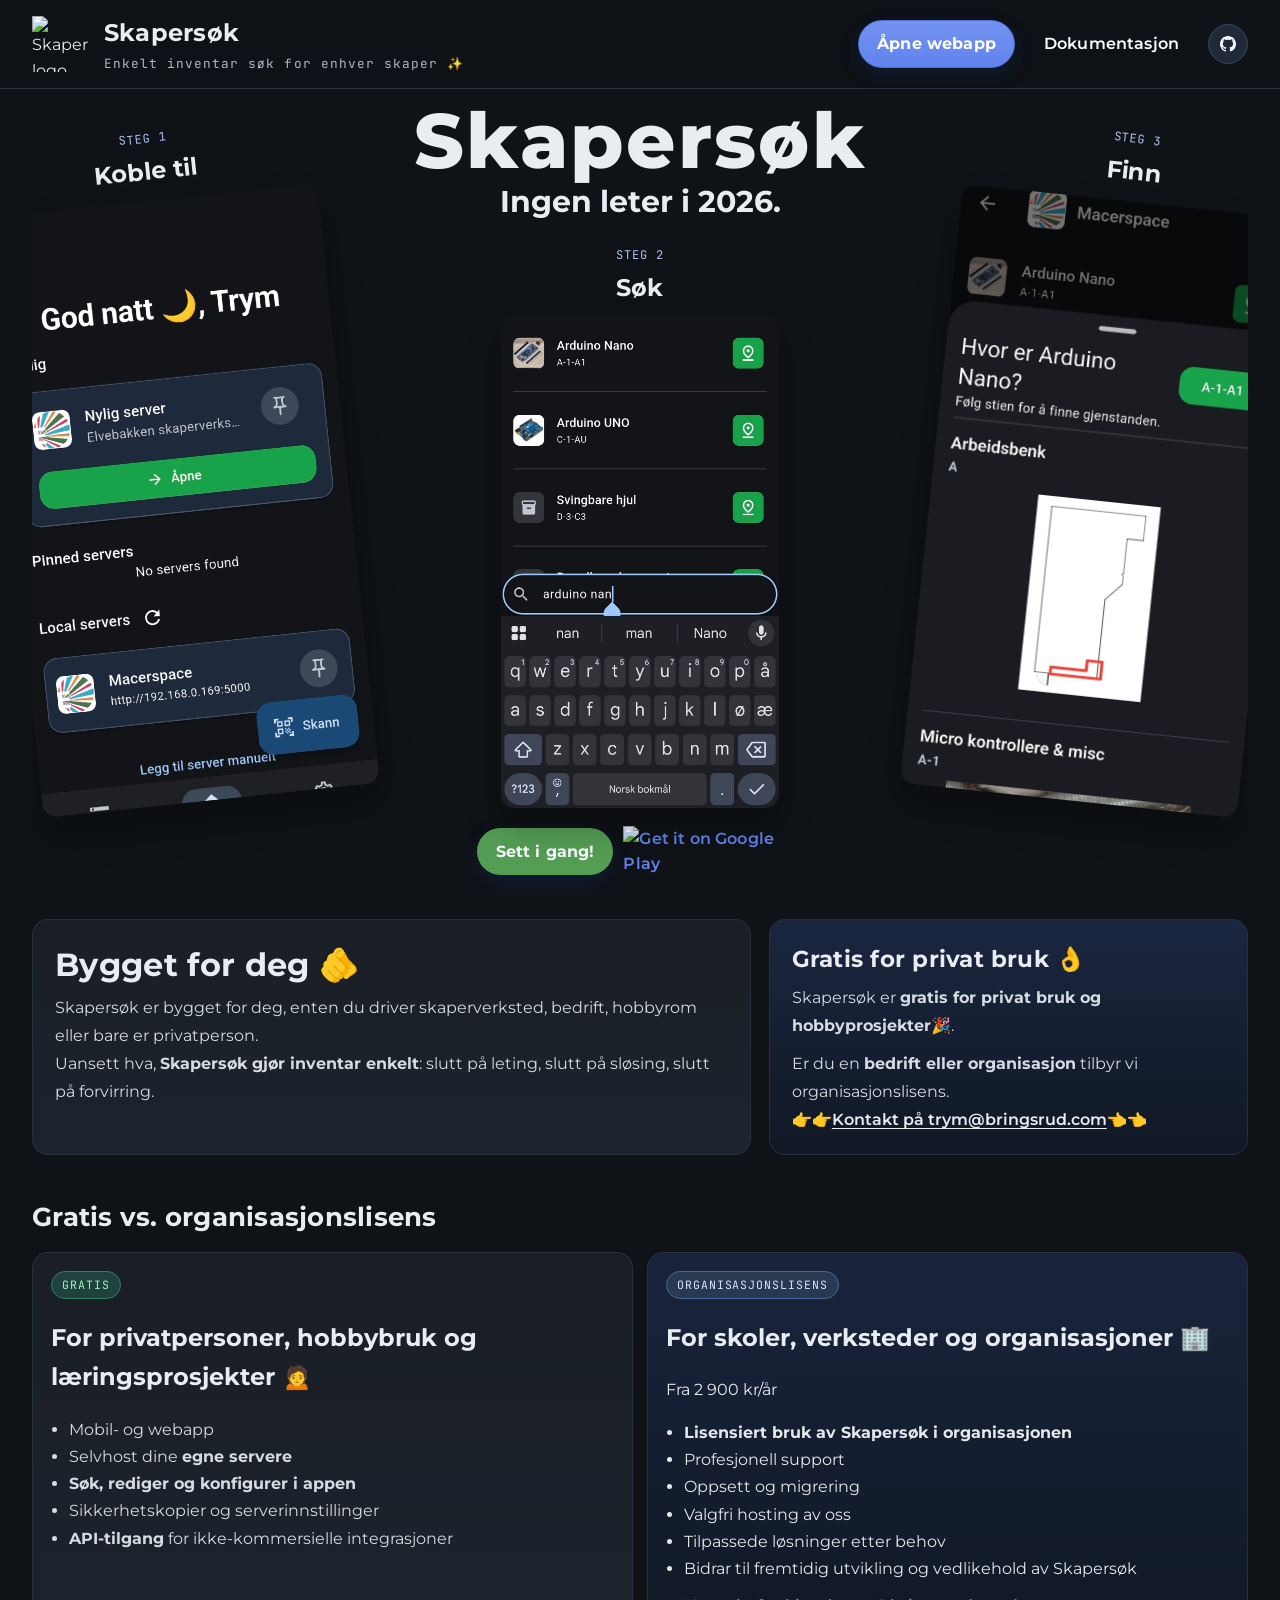
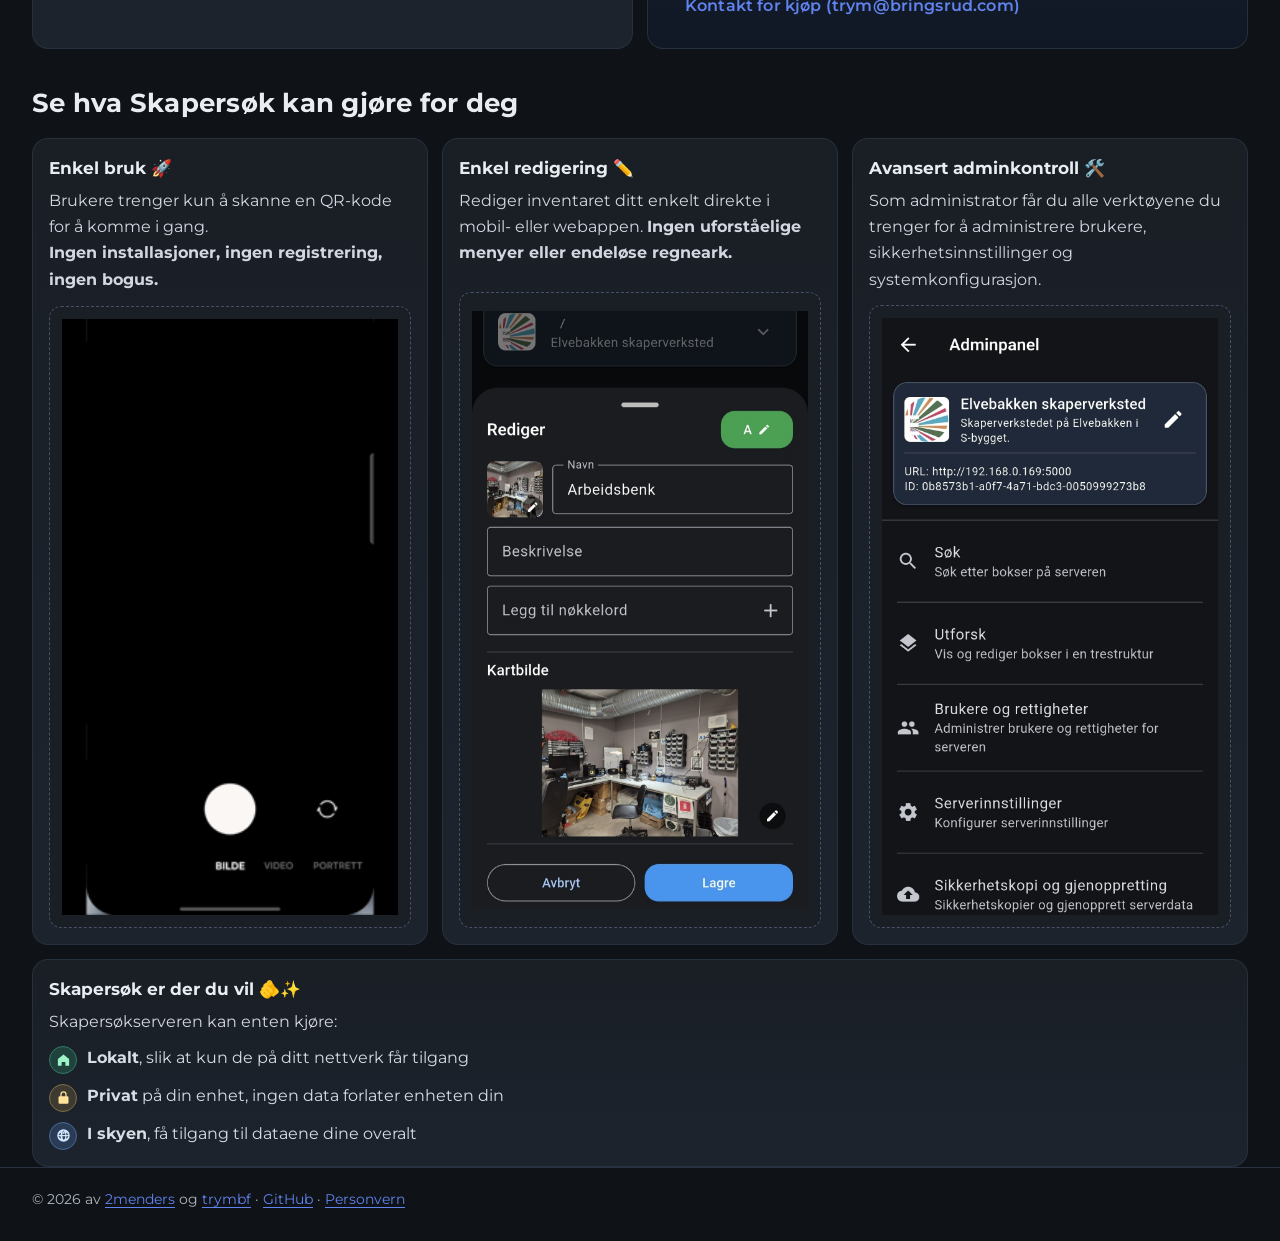
==== index.html @ 56f0423a "Update index.html" ====
<!DOCTYPE html>
<html lang="no">

<head>
    <meta charset="UTF-8" />
    <meta name="viewport" content="width=device-width, initial-scale=1.0" />
    <meta name="description"
        content="Skapersøk er et enkelt og fleksibelt system for inventar og søk, laget for skapere, skoler og verksteder." />
    <meta name="theme-color" content="#0f1216" />
    <title>Skapersøk</title>
    <link rel="stylesheet" href="assets/css/style.css" />
    <link rel="preconnect" href="https://fonts.googleapis.com">
    <link rel="preconnect" href="https://fonts.gstatic.com" crossorigin>
    <link href="https://fonts.googleapis.com/css2?family=Montserrat:ital,wght@0,100..900;1,100..900&display=swap"
        rel="stylesheet">
    <link href="https://fonts.googleapis.com/css2?family=JetBrains+Mono:wght@400;600&display=swap" rel="stylesheet">
</head>

<body>
    <header class="site-header">
        <div class="container header-inner">
            <div class="brand">
                <img src="assets/logo.png" alt="Skapersøk-logo" class="basicImg">
                <div>
                    <h1>Skapersøk</h1>
                    <p class="tagline">Enkelt inventar søk for enhver skaper ✨</p>
                </div>
            </div>
            <div class="header-actions">
                <a class="product-btn product-btn-soft" href="https://app.skapersok.no"
                    aria-label="Åpne Skapersøk WEB-app">
                    Åpne webapp
                </a>
                <a class="product-btn" href="https://docs.skapersok.no" aria-label="Åpne dokumentasjon for Skapersøk">
                    Dokumentasjon
                </a>
                <a class="cta-link github-btn" href="https://github.com/Skapersok"
                    aria-label="Utforsk kildekode på GitHub">
                    <svg class="github-btn-icon" viewBox="0 0 24 24" aria-hidden="true" focusable="false">
                        <path fill="currentColor"
                            d="M12 0C5.37 0 0 5.37 0 12c0 5.3 3.44 9.8 8.21 11.39.6.11.82-.26.82-.58 0-.29-.01-1.06-.02-2.08-3.34.73-4.04-1.61-4.04-1.61-.55-1.39-1.33-1.76-1.33-1.76-1.09-.74.08-.73.08-.73 1.2.09 1.83 1.24 1.83 1.24 1.07 1.84 2.81 1.31 3.49 1 .11-.78.42-1.31.76-1.61-2.67-.3-5.47-1.33-5.47-5.93 0-1.31.47-2.38 1.24-3.22-.12-.31-.54-1.53.12-3.18 0 0 1.01-.32 3.3 1.23a11.5 11.5 0 0 1 6 0c2.29-1.55 3.3-1.23 3.3-1.23.66 1.65.24 2.87.12 3.18.77.84 1.24 1.91 1.24 3.22 0 4.61-2.8 5.63-5.48 5.93.43.37.82 1.1.82 2.23 0 1.61-.01 2.91-.01 3.3 0 .32.21.69.83.58C20.57 21.8 24 17.3 24 12c0-6.63-5.37-12-12-12Z" />
                    </svg>
                </a>
            </div>
        </div>
    </header>

    <main class="container">
        <section class="showcase card" aria-labelledby="showcase-heading">
            <p class="hero-brand">Skapersøk</p>
            <h2 id="showcase-heading" class="showcase-title">Ingen leter i 2026.</h2>
            <div class="showcase-grid">
                <article class="showcase-item">
                    <p class="showcase-step">STEG 1</p>
                    <h3 class="phone-screen-title">Koble til</h3>
                    <figure class="showcase-media" aria-label="Steg 1 koble til server">
                        <img src="assets/imgs/demo/find_server_example.jpg" alt="Steg 1: koble til server"
                            loading="lazy">
                    </figure>
                </article>

                <article class="showcase-item">
                    <p class="showcase-step">STEG 2</p>
                    <h3 class="phone-screen-title">Søk</h3>
                    <figure class="showcase-media" aria-label="Steg 2 søk i inventar">
                        <img src="assets/imgs/demo/search_example.jpg" alt="Steg 2: søk i inventar" loading="lazy">
                    </figure>
                </article>

                <article class="showcase-item">
                    <p class="showcase-step">STEG 3</p>
                    <h3 class="phone-screen-title">Finn</h3>
                    <figure class="showcase-media showcase-scroll" aria-label="Steg 3 finn plassering">
                        <img src="assets/imgs/demo/trail_example.jpg" alt="Steg 3: finn plassering" loading="lazy">
                    </figure>
                </article>
            </div>
            <div class="product-buttons showcase-actions" aria-label="Nedlastingslenker for appene">
                <a class="product-btn product-btn-soft-green" href="https://docs.skapersok.no/getting_started/"
                    aria-label="Kom i gang med Skapersøk">
                    Sett i gang!
                </a>
                <a class="product-btn product-btn-play"
                    href="https://play.google.com/store/apps/details?id=no.skapersok.app"
                    aria-label="Get it on Google Play for Skapersøk">
                    <img src="https://play.google.com/intl/en_us/badges/static/images/badges/en_badge_web_generic.png"
                        alt="Get it on Google Play" loading="lazy">
                </a>
            </div>
        </section>

        <section class="info-band" aria-label="Kort om Skapersøk">
            <article class="card info-panel intro">
                <h2>Bygget for deg 🫵</h2>
                <p>Skapersøk er bygget for deg, enten du driver skaperverksted, bedrift, hobbyrom eller bare er
                    privatperson.
                    <br>Uansett hva, <b>Skapersøk gjør inventar enkelt</b>: slutt på leting, slutt på sløsing,
                    slutt på forvirring.
                </p>
            </article>

            <article class="card info-panel info-panel-accent">
                <h3>Gratis for privat bruk 👌</h3>
                <p>Skapersøk er <b>gratis for privat bruk og hobbyprosjekter</b>🎉.</p>
                <p>Er du en <b>bedrift eller organisasjon</b> tilbyr vi organisasjonslisens.<br>
                    👉👉<a href="mailto:trym@bringsrud.com">Kontakt på trym@bringsrud.com</a>👈👈
                </p>
            </article>
        </section>

        <section class="license-compare" aria-labelledby="license-compare-heading">
            <div class="features-head">
                <h2 id="license-compare-heading" class="section-title">Gratis vs. organisasjonslisens</h2>
            </div>

            <div class="license-compare-grid">
                <article class="license-card">
                    <div class="license-card-header">
                        <p class="license-badge license-badge-free">Gratis</p>
                        <h2>For privatpersoner, hobbybruk og læringsprosjekter 🙍</h2>
                    </div>
                    <ul class="license-list">
                        <li>Mobil- og webapp</li>
                        <li>Selvhost dine <b>egne servere</b></li>
                        <li><b>Søk, rediger og konfigurer i appen</b></li>
                        <li>Sikkerhetskopier og serverinnstillinger</li>
                        <li><b>API-tilgang</b> for ikke-kommersielle integrasjoner</li>
                    </ul>
                </article>

                <article class="license-card license-card-accent">
                    <div class="license-card-header">
                        <p class="license-badge license-badge-paid">Organisasjonslisens</p>
                        <h2>For skoler, verksteder og organisasjoner 🏢</h2>
                        <p class="license-price">Fra 2 900 kr/år</p>
                    </div>
                    <ul class="license-list">
                        <li><b>Lisensiert bruk av Skapersøk i organisasjonen</b></li>
                        <li>Profesjonell support</li>
                        <li>Oppsett og migrering</li>
                        <li>Valgfri hosting av oss</li>
                        <li>Tilpassede løsninger etter behov</li>
                        <li>Bidrar til fremtidig utvikling og vedlikehold av Skapersøk</li>
                    </ul>
                    <a class="product-btn" href="mailto:trym@bringsrud.com"
                        aria-label="Kontakt for organisasjonslisens">
                        Kontakt for kjøp (trym@bringsrud.com)
                    </a>
                </article>
            </div>
        </section>

        <section class="features" aria-labelledby="features-heading">
            <div class="features-head">
                <h2 id="features-heading" class="section-title">Se hva Skapersøk kan gjøre for deg</h2>
            </div>

            <div class="features-grid">
                <article class="feature-card">
                    <div class="feature-copy">
                        <h3>Enkel bruk 🚀</h3>
                        <p>Brukere trenger kun å skanne en QR-kode for å komme i gang.
                            <br><b>Ingen installasjoner, ingen registrering, ingen bogus.</b>
                        </p>
                    </div>
                    <figure class="feature-media" aria-label="Plassholder for bilde av onboarding">
                        <img src="assets/imgs/demo/qr_demo.gif" alt="QR-kode demo">
                    </figure>
                </article>

                <article class="feature-card">
                    <div class="feature-copy">
                        <h3>Enkel redigering ✏️</h3>
                        <p>Rediger inventaret ditt enkelt direkte i mobil- eller webappen. <b>Ingen uforståelige menyer
                                eller
                                endeløse regneark.</b>
                        </p>
                    </div>
                    <figure class="feature-media" aria-label="Plassholder for bilde av onboarding">
                        <img src="assets/imgs/demo/edit_example.jpg" alt="Redigering demo">
                    </figure>
                </article>

                <article class="feature-card">
                    <div class="feature-copy">
                        <h3>Avansert adminkontroll 🛠️</h3>
                        <p>Som administrator får du alle verktøyene du trenger for å administrere brukere,
                            sikkerhetsinnstillinger og systemkonfigurasjon.
                        </p>
                    </div>
                    <figure class="feature-media" aria-label="Plassholder for bilde av lokasjon og spor">
                        <img src="assets/imgs/demo/admin_panel_example.jpg" alt="Adminpanel">
                    </figure>
                </article>

                <article class="feature-card feature-card-wide">
                    <div class="feature-copy">
                        <h3>Skapersøk er der du vil 🫵✨</h3>
                        <p>Skapersøkserveren kan enten kjøre:</p>
                        <ul class="feature-list">
                            <li>
                                <span class="feature-li-icon feature-li-icon-local" aria-hidden="true">
                                    <svg viewBox="0 0 24 24" focusable="false">
                                        <path fill="currentColor"
                                            d="M3 11.2 12 4l9 7.2V21a1 1 0 0 1-1 1h-5v-6h-6v6H4a1 1 0 0 1-1-1v-9.8Z" />
                                    </svg>
                                </span>
                                <span><b>Lokalt</b>, slik at kun de på ditt nettverk får tilgang</span>
                            </li>
                            <li>
                                <span class="feature-li-icon feature-li-icon-private" aria-hidden="true">
                                    <svg viewBox="0 0 24 24" focusable="false">
                                        <path fill="currentColor"
                                            d="M12 2a5 5 0 0 0-5 5v3H6a2 2 0 0 0-2 2v8a2 2 0 0 0 2 2h12a2 2 0 0 0 2-2v-8a2 2 0 0 0-2-2h-1V7a5 5 0 0 0-5-5Zm-3 8V7a3 3 0 0 1 6 0v3H9Z" />
                                    </svg>
                                </span>
                                <span><b>Privat</b> på din enhet, ingen data forlater enheten din</span>
                            </li>
                            <li>
                                <span class="feature-li-icon feature-li-icon-cloud" aria-hidden="true">
                                    <svg viewBox="0 0 24 24" focusable="false">
                                        <path fill="currentColor"
                                            d="M12 2a10 10 0 1 0 10 10A10 10 0 0 0 12 2Zm7.92 9h-3.08a15.6 15.6 0 0 0-1-4 8.04 8.04 0 0 1 4.08 4ZM12 4.04c.93 1.1 1.66 2.9 1.92 4.96h-3.84c.26-2.06.99-3.86 1.92-4.96ZM4.08 13h3.08a15.6 15.6 0 0 0 1 4 8.04 8.04 0 0 1-4.08-4Zm3.08-2H4.08a8.04 8.04 0 0 1 4.08-4 15.6 15.6 0 0 0-1 4Zm2.92 0c.3-2.6 1.2-4.78 2.44-5.85C13.76 6.22 14.66 8.4 14.96 11h-4.88Zm4.88 2c-.3 2.6-1.2 4.78-2.44 5.85-1.24-1.07-2.14-3.25-2.44-5.85h4.88Zm.88 4a15.6 15.6 0 0 0 1-4h3.08a8.04 8.04 0 0 1-4.08 4Z" />
                                    </svg>
                                </span>
                                <span><b>I skyen</b>, få tilgang til dataene dine overalt</span>
                            </li>
                        </ul>
                    </div>
                </article>
            </div>
        </section>
    </main>

    <footer class="site-footer">
        <div class="container">
            <p>&copy; <span id="year">2026</span> av <a href="https://github.com/2meanders">2menders</a> og <a
                    href="https://github.com/trymbf">trymbf</a> · <a href="https://github.com/Skapersok">GitHub</a>
                · <a href="privacy/index.html">Personvern</a></p>
        </div>
    </footer>

    <script src="assets/js/script.js"></script>
</body>

</html>
---- assets/css/style.css ----
@import url("./base.css");
@import url("./header.css");
@import url("./sections.css");
@import url("./effects.css");
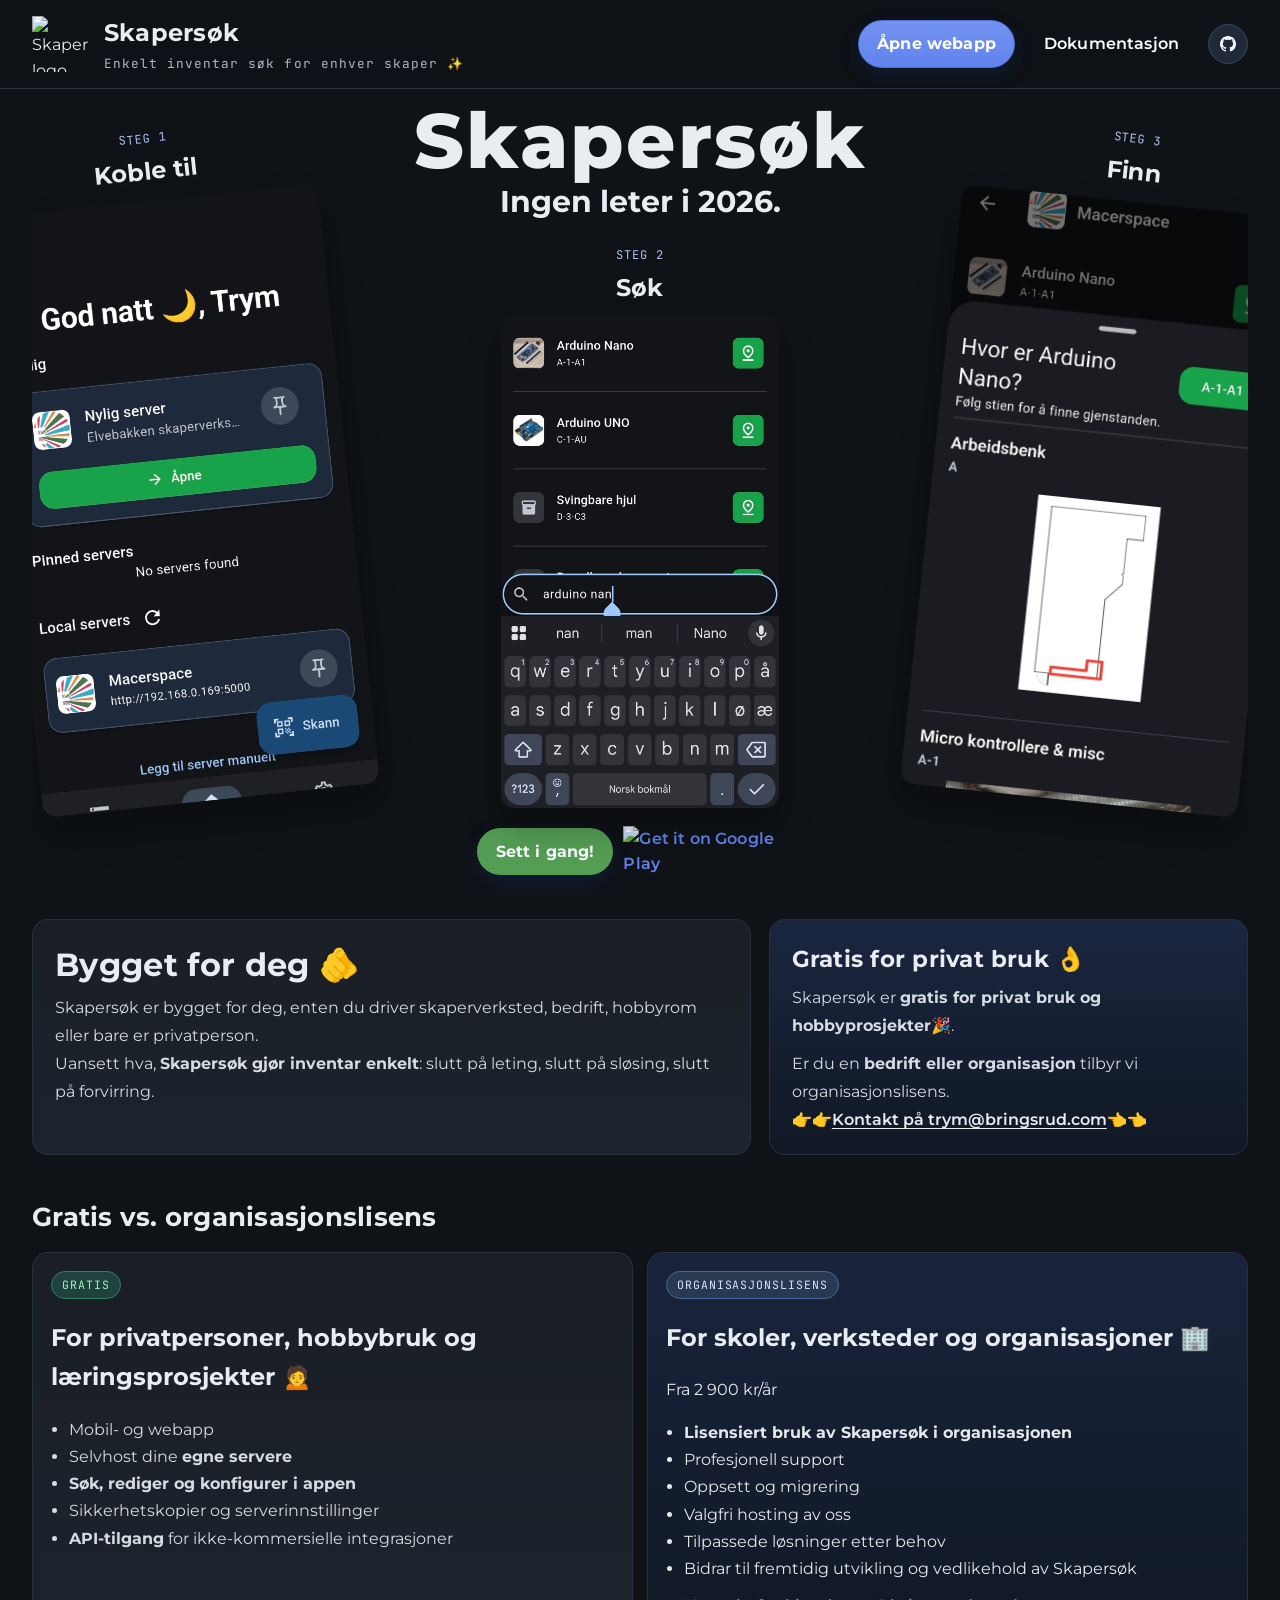
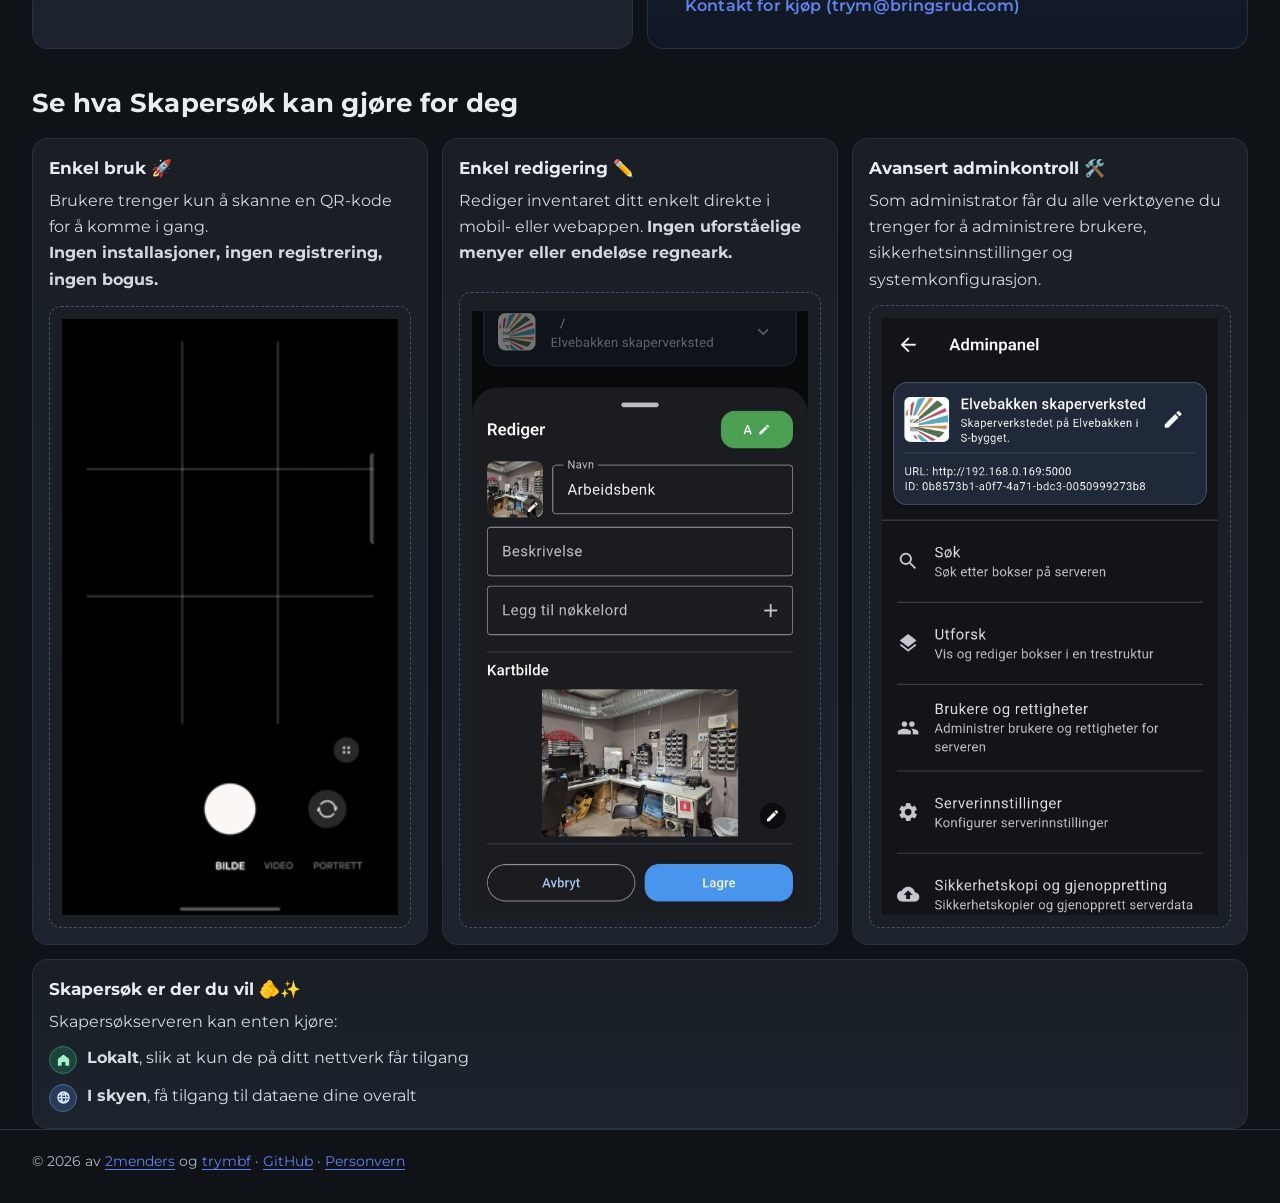
==== commit 5449fc45: "Removed on-device part as this wont be available for first launch" ====
--- a/index.html
+++ b/index.html
@@ -208,15 +208,6 @@
                                 <span><b>Lokalt</b>, slik at kun de på ditt nettverk får tilgang</span>
                             </li>
                             <li>
-                                <span class="feature-li-icon feature-li-icon-private" aria-hidden="true">
-                                    <svg viewBox="0 0 24 24" focusable="false">
-                                        <path fill="currentColor"
-                                            d="M12 2a5 5 0 0 0-5 5v3H6a2 2 0 0 0-2 2v8a2 2 0 0 0 2 2h12a2 2 0 0 0 2-2v-8a2 2 0 0 0-2-2h-1V7a5 5 0 0 0-5-5Zm-3 8V7a3 3 0 0 1 6 0v3H9Z" />
-                                    </svg>
-                                </span>
-                                <span><b>Privat</b> på din enhet, ingen data forlater enheten din</span>
-                            </li>
-                            <li>
                                 <span class="feature-li-icon feature-li-icon-cloud" aria-hidden="true">
                                     <svg viewBox="0 0 24 24" focusable="false">
                                         <path fill="currentColor"
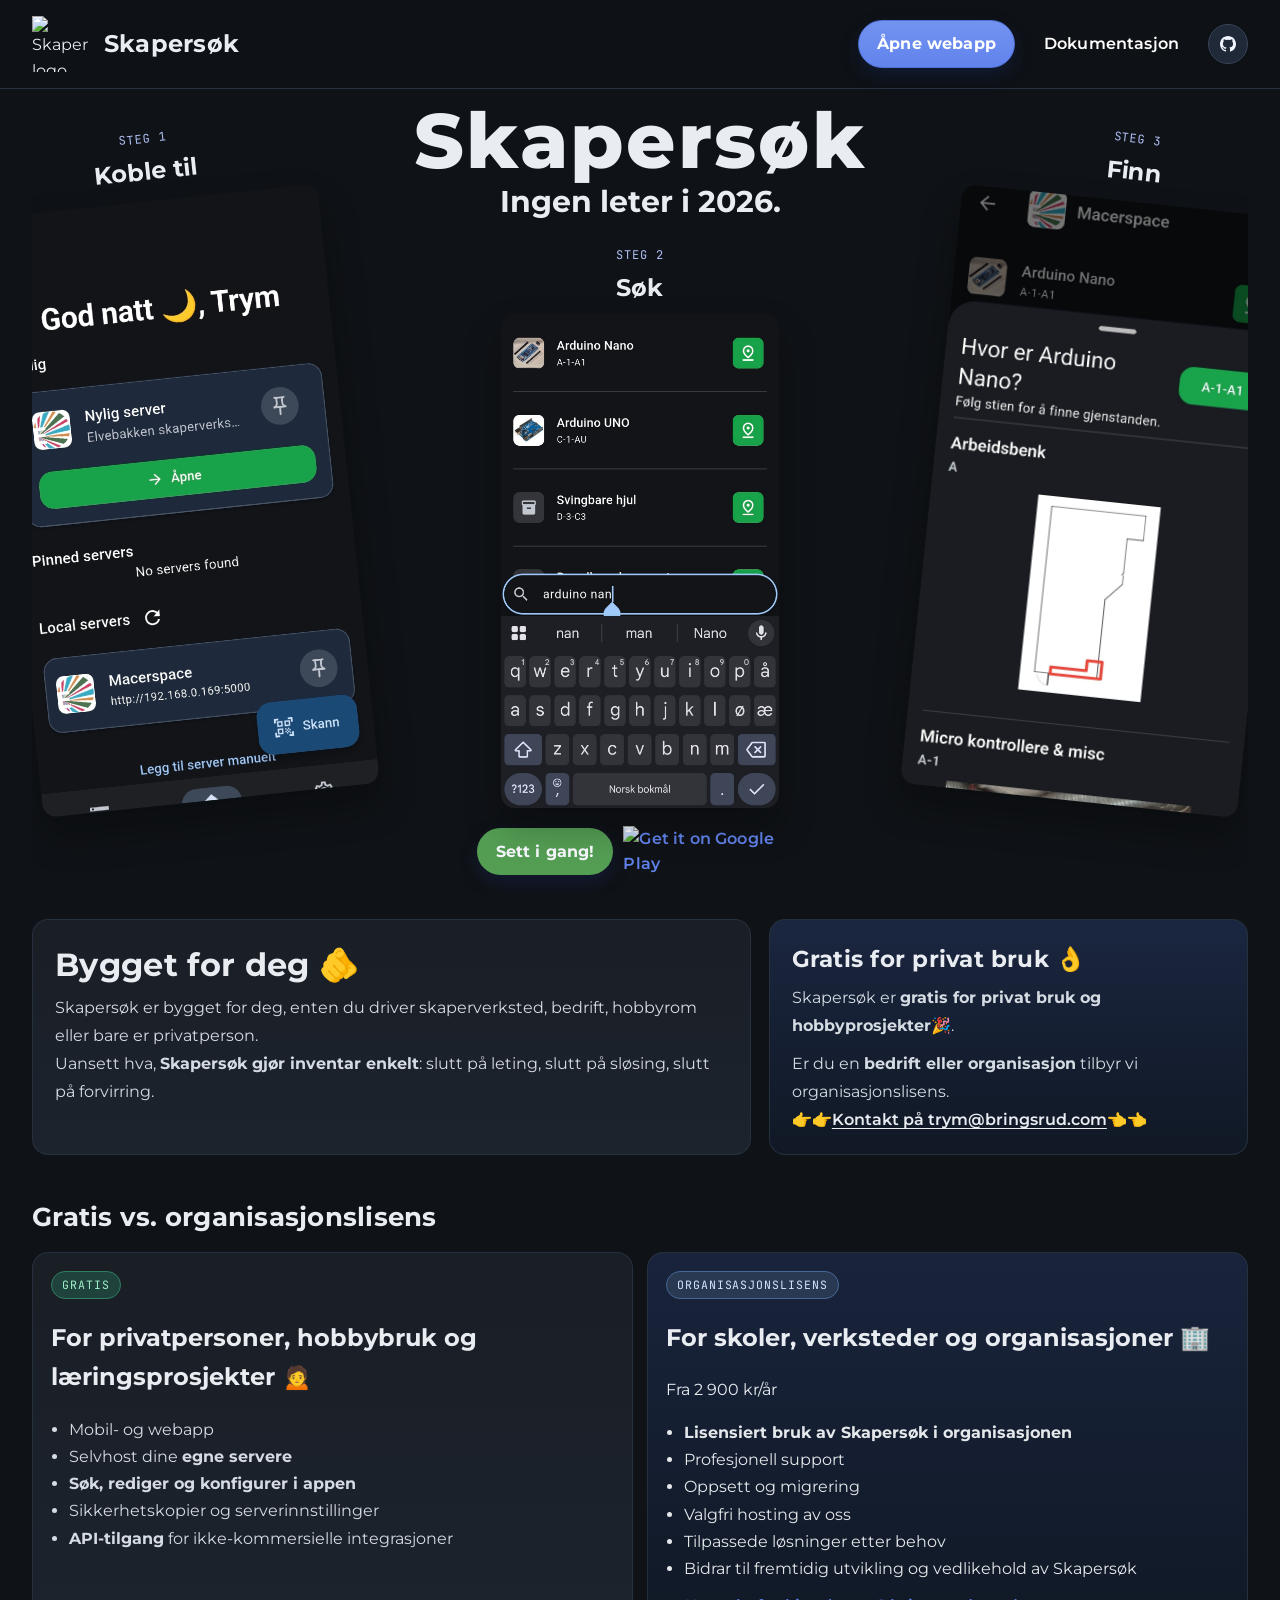
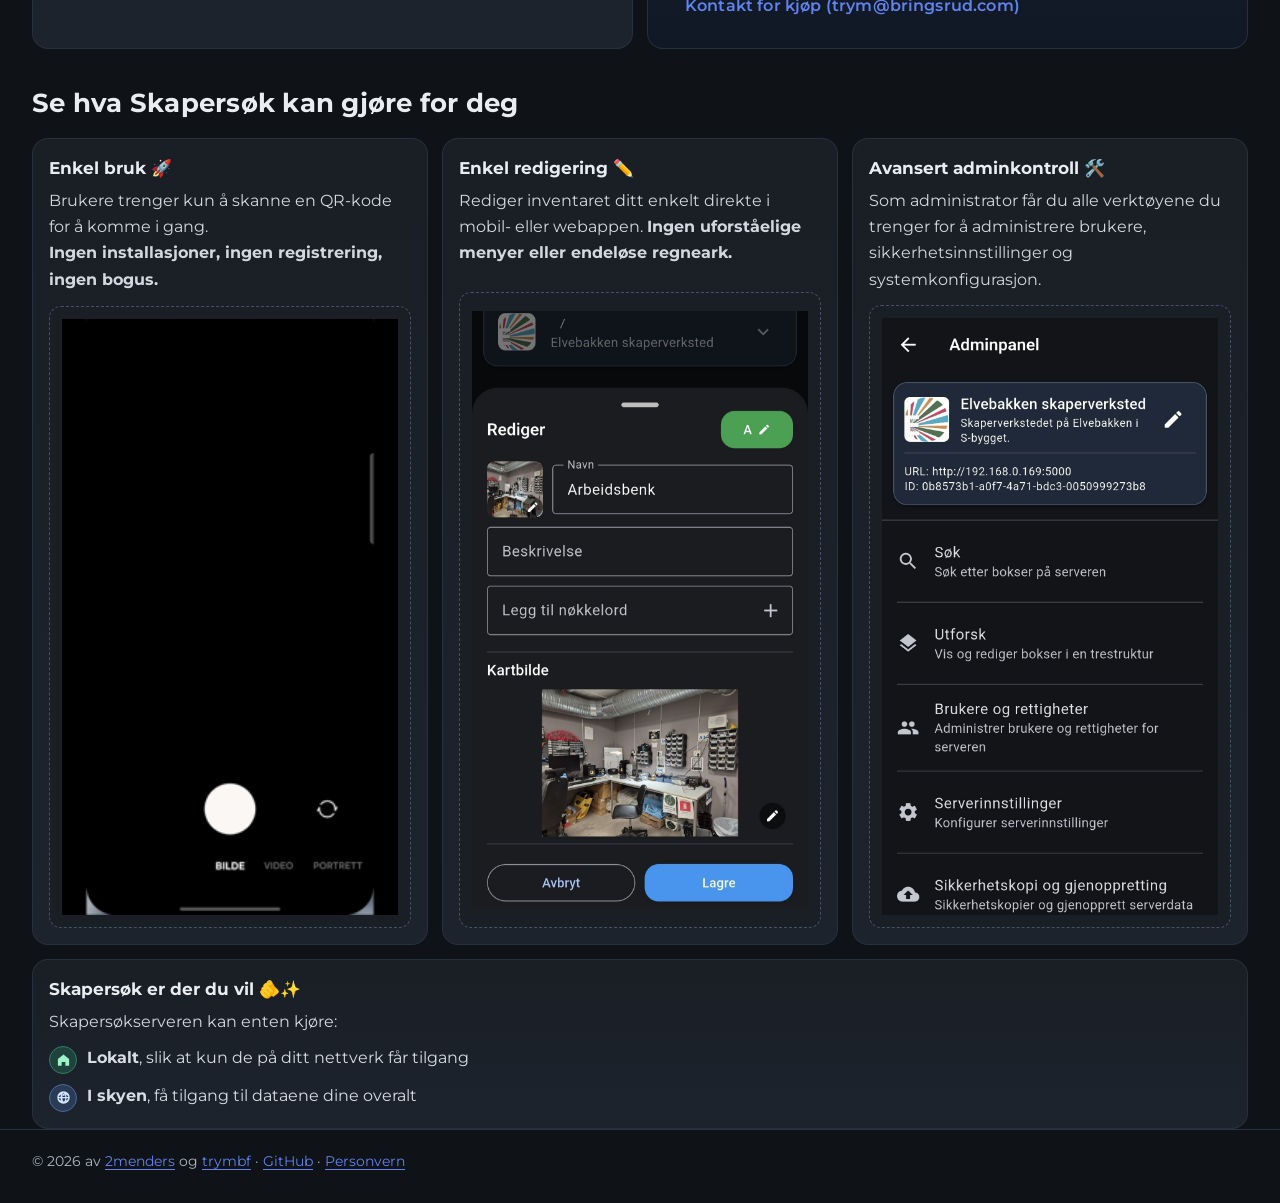
==== commit 67f85fe4: "Added android beta screen and info" ====
--- a/index.html
+++ b/index.html
@@ -21,17 +21,19 @@
         <div class="container header-inner">
             <div class="brand">
                 <img src="assets/logo.png" alt="Skapersøk-logo" class="basicImg">
-                <div>
-                    <h1>Skapersøk</h1>
-                    <p class="tagline">Enkelt inventar søk for enhver skaper ✨</p>
-                </div>
+                <h1>Skapersøk</h1>
             </div>
             <div class="header-actions">
                 <a class="product-btn product-btn-soft" href="https://app.skapersok.no"
                     aria-label="Åpne Skapersøk WEB-app">
                     Åpne webapp
                 </a>
-                <a class="product-btn" href="https://docs.skapersok.no" aria-label="Åpne dokumentasjon for Skapersøk">
+                <a class="product-btn product-btn-play play-heading-btn" href="/android_beta/index.html"
+                    aria-label="Get it on Google Play for Skapersøk">
+                    <img src="https://play.google.com/intl/en_us/badges/static/images/badges/en_badge_web_generic.png"
+                        alt="Get it on Google Play" loading="lazy">
+                </a>
+                <a class="product-btn docs-btn" href="https://docs.skapersok.no" aria-label="Åpne dokumentasjon for Skapersøk">
                     Dokumentasjon
                 </a>
                 <a class="cta-link github-btn" href="https://github.com/Skapersok"
@@ -80,8 +82,7 @@
                     aria-label="Kom i gang med Skapersøk">
                     Sett i gang!
                 </a>
-                <a class="product-btn product-btn-play"
-                    href="https://play.google.com/store/apps/details?id=no.skapersok.app"
+                <a class="product-btn product-btn-play" href="/android_beta/index.html"
                     aria-label="Get it on Google Play for Skapersøk">
                     <img src="https://play.google.com/intl/en_us/badges/static/images/badges/en_badge_web_generic.png"
                         alt="Get it on Google Play" loading="lazy">
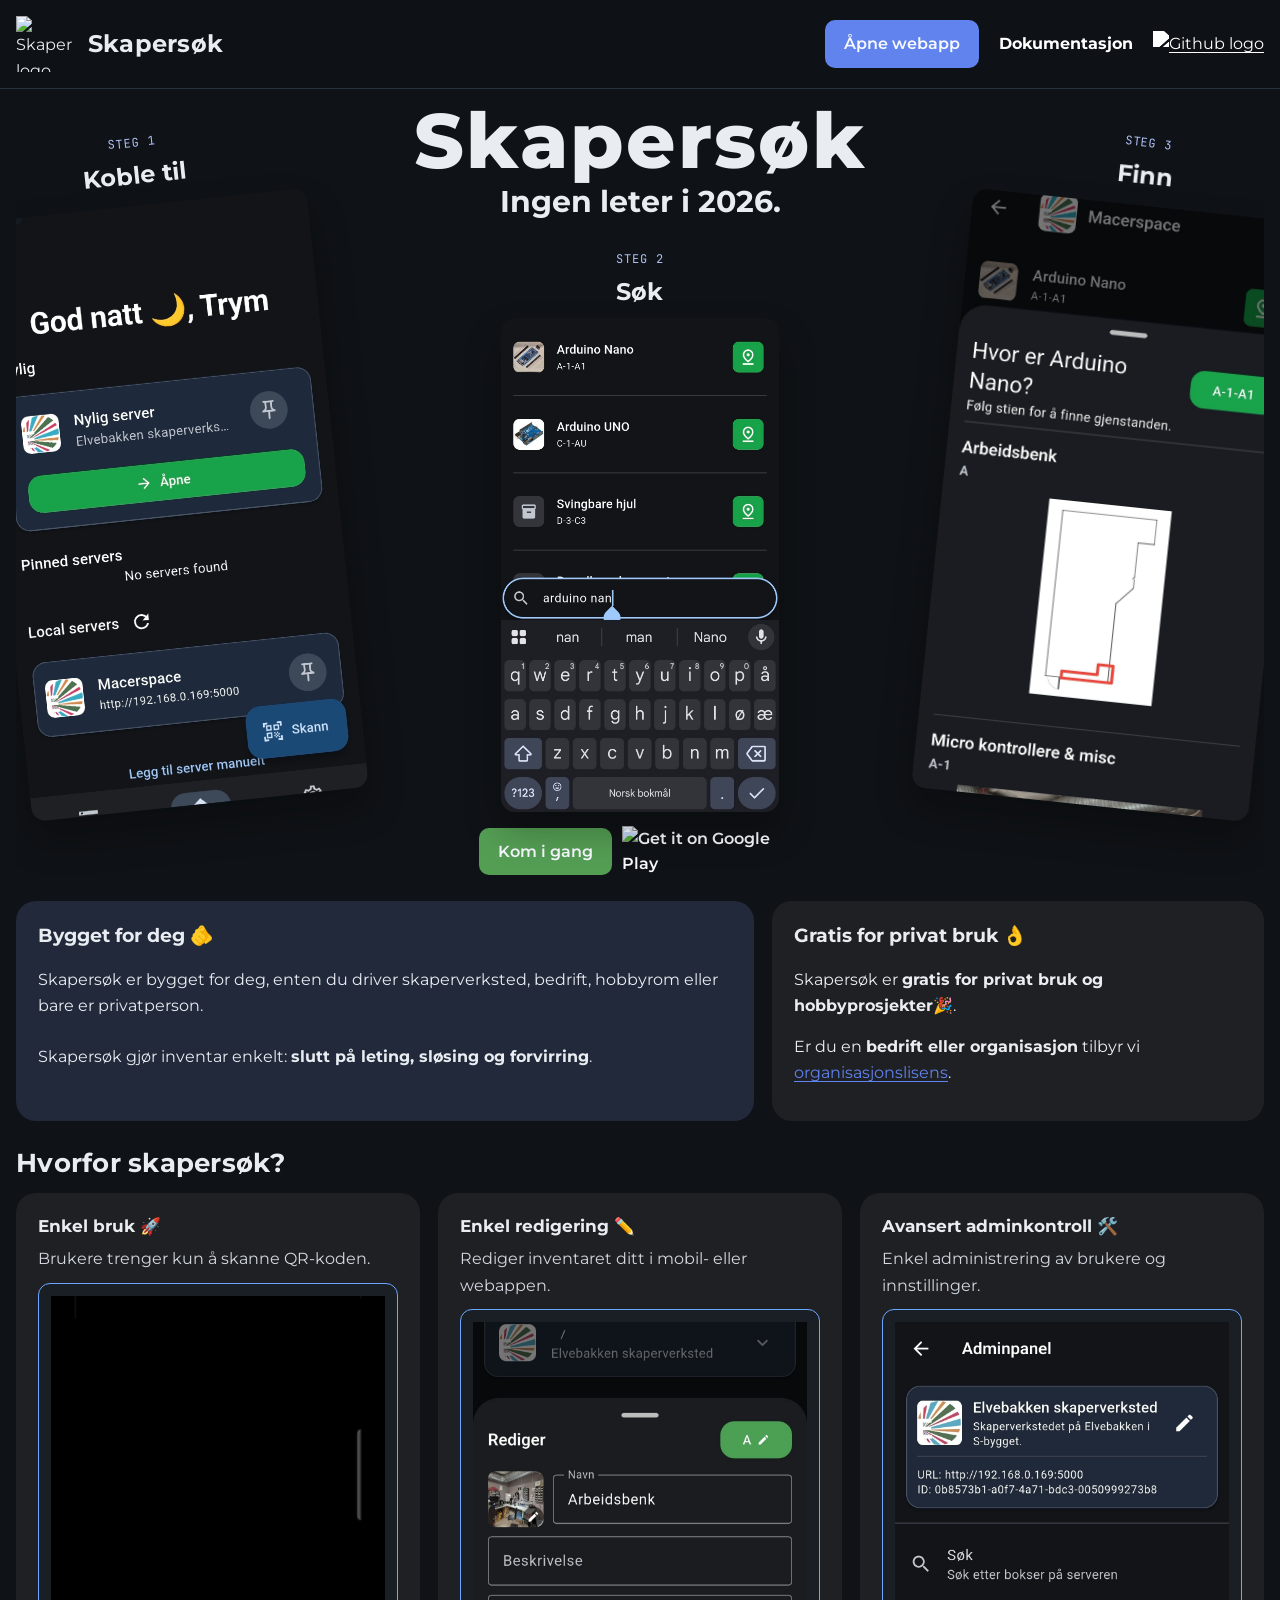
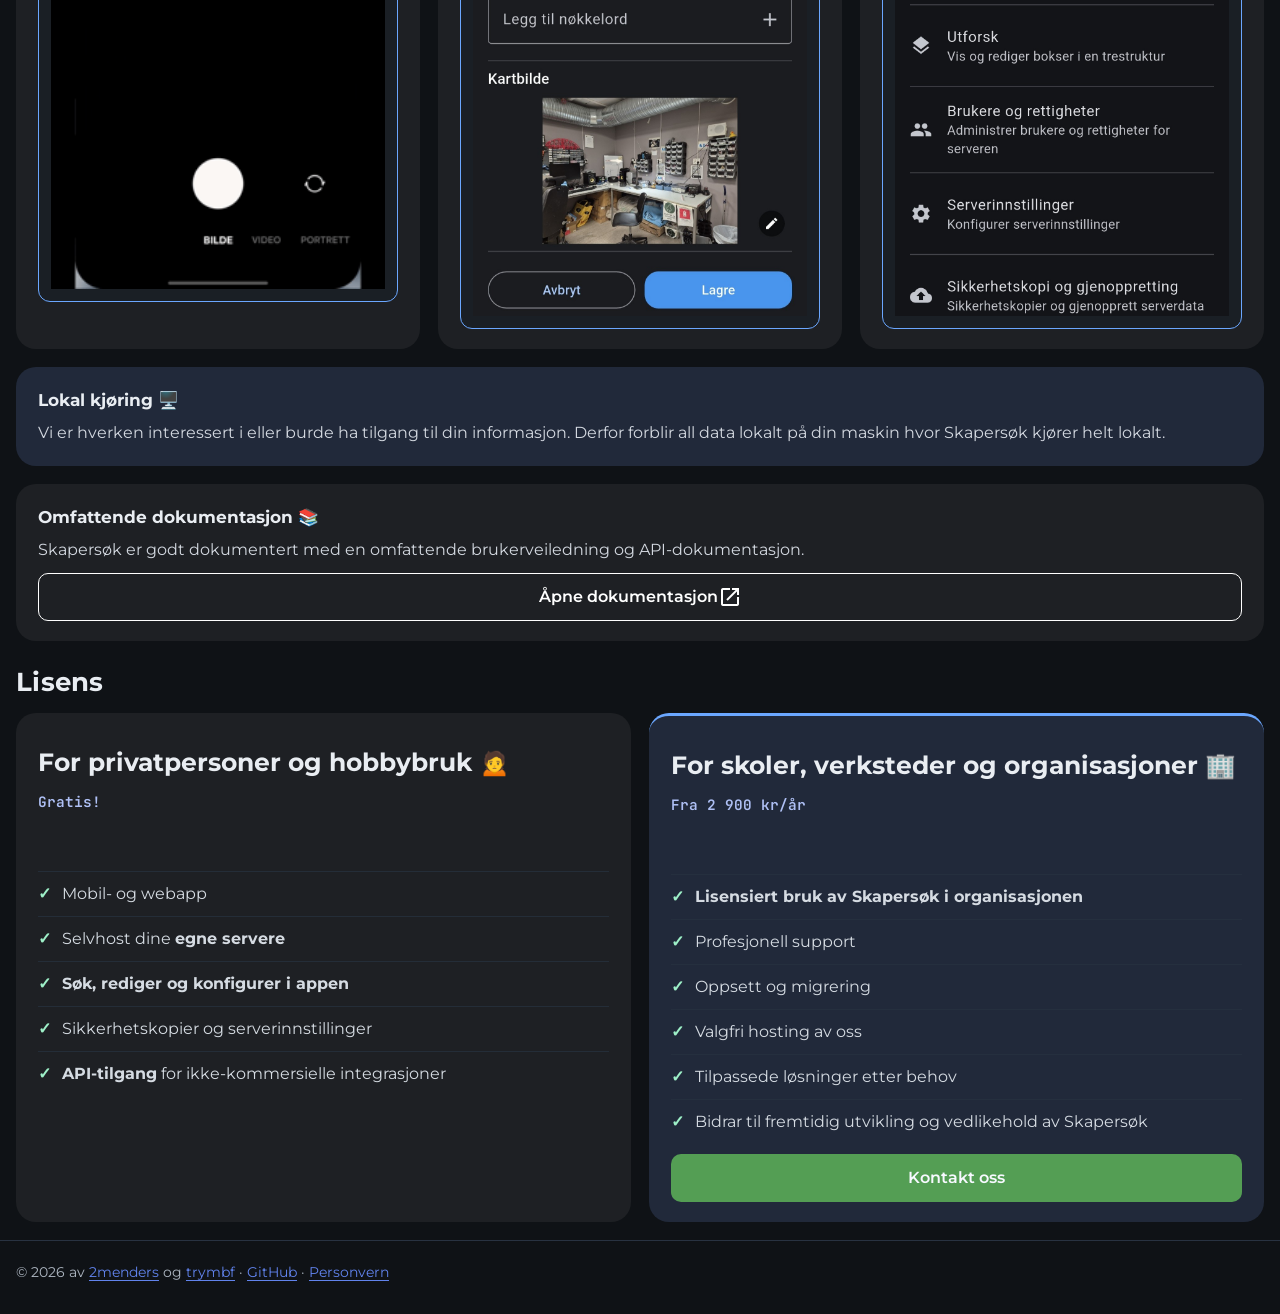
==== commit d51ecf76: "Lots of code cleaning and improvements" ====
--- a/index.html
+++ b/index.html
@@ -11,6 +11,8 @@
     <link rel="stylesheet" href="assets/css/style.css" />
     <link rel="preconnect" href="https://fonts.googleapis.com">
     <link rel="preconnect" href="https://fonts.gstatic.com" crossorigin>
+    <link rel="stylesheet"
+        href="https://fonts.googleapis.com/css2?family=Material+Symbols+Outlined:opsz,wght,FILL,GRAD@20..48,100..700,0..1,-50..200" />
     <link href="https://fonts.googleapis.com/css2?family=Montserrat:ital,wght@0,100..900;1,100..900&display=swap"
         rel="stylesheet">
     <link href="https://fonts.googleapis.com/css2?family=JetBrains+Mono:wght@400;600&display=swap" rel="stylesheet">
@@ -24,8 +26,7 @@
                 <h1>Skapersøk</h1>
             </div>
             <div class="header-actions">
-                <a class="product-btn product-btn-soft" href="https://app.skapersok.no"
-                    aria-label="Åpne Skapersøk WEB-app">
+                <a class="product-btn blue-btn" href="https://app.skapersok.no" aria-label="Åpne Skapersøk WEB-app">
                     Åpne webapp
                 </a>
                 <a class="product-btn product-btn-play play-heading-btn" href="/android_beta/index.html"
@@ -33,22 +34,21 @@
                     <img src="https://play.google.com/intl/en_us/badges/static/images/badges/en_badge_web_generic.png"
                         alt="Get it on Google Play" loading="lazy">
                 </a>
-                <a class="product-btn docs-btn" href="https://docs.skapersok.no" aria-label="Åpne dokumentasjon for Skapersøk">
+                <a class="header-link" href="https://docs.skapersok.no" aria-label="Åpne dokumentasjon for Skapersøk">
                     Dokumentasjon
                 </a>
-                <a class="cta-link github-btn" href="https://github.com/Skapersok"
-                    aria-label="Utforsk kildekode på GitHub">
-                    <svg class="github-btn-icon" viewBox="0 0 24 24" aria-hidden="true" focusable="false">
-                        <path fill="currentColor"
-                            d="M12 0C5.37 0 0 5.37 0 12c0 5.3 3.44 9.8 8.21 11.39.6.11.82-.26.82-.58 0-.29-.01-1.06-.02-2.08-3.34.73-4.04-1.61-4.04-1.61-.55-1.39-1.33-1.76-1.33-1.76-1.09-.74.08-.73.08-.73 1.2.09 1.83 1.24 1.83 1.24 1.07 1.84 2.81 1.31 3.49 1 .11-.78.42-1.31.76-1.61-2.67-.3-5.47-1.33-5.47-5.93 0-1.31.47-2.38 1.24-3.22-.12-.31-.54-1.53.12-3.18 0 0 1.01-.32 3.3 1.23a11.5 11.5 0 0 1 6 0c2.29-1.55 3.3-1.23 3.3-1.23.66 1.65.24 2.87.12 3.18.77.84 1.24 1.91 1.24 3.22 0 4.61-2.8 5.63-5.48 5.93.43.37.82 1.1.82 2.23 0 1.61-.01 2.91-.01 3.3 0 .32.21.69.83.58C20.57 21.8 24 17.3 24 12c0-6.63-5.37-12-12-12Z" />
-                    </svg>
+                <a href="https://github.com/Skapersok" class="hide-on-mobile">
+                    <!-- GitHub logo, inverted to become white -->
+                    <img class="github-btn-icon"
+                        src="https://upload.wikimedia.org/wikipedia/commons/9/91/Octicons-mark-github.svg?utm_source=commons.wikimedia.org&utm_campaign=index&utm_content=original"
+                        alt="Github logo" loading="lazy" width="35" height="35">
                 </a>
             </div>
         </div>
     </header>
 
     <main class="container">
-        <section class="showcase card" aria-labelledby="showcase-heading">
+        <section class="showcase top-section" aria-labelledby="showcase-heading">
             <p class="hero-brand">Skapersøk</p>
             <h2 id="showcase-heading" class="showcase-title">Ingen leter i 2026.</h2>
             <div class="showcase-grid">
@@ -78,11 +78,11 @@
                 </article>
             </div>
             <div class="product-buttons showcase-actions" aria-label="Nedlastingslenker for appene">
-                <a class="product-btn product-btn-soft-green" href="https://docs.skapersok.no/getting_started/"
+                <a class="product-btn green-btn" href="https://docs.skapersok.no/getting_started/"
                     aria-label="Kom i gang med Skapersøk">
-                    Sett i gang!
-                </a>
-                <a class="product-btn product-btn-play" href="/android_beta/index.html"
+                    Kom i gang
+                </a>
+                <a class="product-btn product-btn-play hide-on-mobile" href="/android_beta/index.html"
                     aria-label="Get it on Google Play for Skapersøk">
                     <img src="https://play.google.com/intl/en_us/badges/static/images/badges/en_badge_web_generic.png"
                         alt="Get it on Google Play" loading="lazy">
@@ -90,137 +90,114 @@
             </div>
         </section>
 
-        <section class="info-band" aria-label="Kort om Skapersøk">
-            <article class="card info-panel intro">
-                <h2>Bygget for deg 🫵</h2>
+        <section class="card-grid info-grid" aria-label="Kort om Skapersøk">
+            <article class="card card-accent">
+                <h3>Bygget for deg 🫵</h3>
                 <p>Skapersøk er bygget for deg, enten du driver skaperverksted, bedrift, hobbyrom eller bare er
                     privatperson.
-                    <br>Uansett hva, <b>Skapersøk gjør inventar enkelt</b>: slutt på leting, slutt på sløsing,
-                    slutt på forvirring.
+                    <br><br>Skapersøk gjør inventar enkelt: <b>slutt på leting, sløsing og forvirring</b>.
                 </p>
             </article>
 
-            <article class="card info-panel info-panel-accent">
+            <article class="card license-card">
                 <h3>Gratis for privat bruk 👌</h3>
                 <p>Skapersøk er <b>gratis for privat bruk og hobbyprosjekter</b>🎉.</p>
-                <p>Er du en <b>bedrift eller organisasjon</b> tilbyr vi organisasjonslisens.<br>
-                    👉👉<a href="mailto:trym@bringsrud.com">Kontakt på trym@bringsrud.com</a>👈👈
+                <p>Er du en <b>bedrift eller organisasjon</b> tilbyr vi <a
+                        href="#license-section">organisasjonslisens</a>.<br>
                 </p>
             </article>
         </section>
 
-        <section class="license-compare" aria-labelledby="license-compare-heading">
-            <div class="features-head">
-                <h2 id="license-compare-heading" class="section-title">Gratis vs. organisasjonslisens</h2>
-            </div>
-
-            <div class="license-compare-grid">
-                <article class="license-card">
-                    <div class="license-card-header">
-                        <p class="license-badge license-badge-free">Gratis</p>
-                        <h2>For privatpersoner, hobbybruk og læringsprosjekter 🙍</h2>
-                    </div>
-                    <ul class="license-list">
-                        <li>Mobil- og webapp</li>
-                        <li>Selvhost dine <b>egne servere</b></li>
-                        <li><b>Søk, rediger og konfigurer i appen</b></li>
-                        <li>Sikkerhetskopier og serverinnstillinger</li>
-                        <li><b>API-tilgang</b> for ikke-kommersielle integrasjoner</li>
-                    </ul>
-                </article>
-
-                <article class="license-card license-card-accent">
-                    <div class="license-card-header">
-                        <p class="license-badge license-badge-paid">Organisasjonslisens</p>
-                        <h2>For skoler, verksteder og organisasjoner 🏢</h2>
-                        <p class="license-price">Fra 2 900 kr/år</p>
-                    </div>
-                    <ul class="license-list">
-                        <li><b>Lisensiert bruk av Skapersøk i organisasjonen</b></li>
-                        <li>Profesjonell support</li>
-                        <li>Oppsett og migrering</li>
-                        <li>Valgfri hosting av oss</li>
-                        <li>Tilpassede løsninger etter behov</li>
-                        <li>Bidrar til fremtidig utvikling og vedlikehold av Skapersøk</li>
-                    </ul>
-                    <a class="product-btn" href="mailto:trym@bringsrud.com"
-                        aria-label="Kontakt for organisasjonslisens">
-                        Kontakt for kjøp (trym@bringsrud.com)
+        <h2 class="section-title">Hvorfor skapersøk?</h2>
+        <section class="card-grid features-grid">
+            <article class="card">
+                <div class="feature-copy">
+                    <h3>Enkel bruk 🚀</h3>
+                    <p>Brukere trenger kun å skanne QR-koden.</p>
+                </div>
+                <figure class="feature-media" aria-label="Plassholder for bilde av onboarding">
+                    <img src="assets/imgs/demo/qr_demo.gif" alt="QR-kode demo">
+                </figure>
+            </article>
+
+            <article class="card">
+                <div class="feature-copy">
+                    <h3>Enkel redigering ✏️</h3>
+                    <p>Rediger inventaret ditt i mobil- eller webappen.
+                    </p>
+                </div>
+                <figure class="feature-media" aria-label="Plassholder for bilde av onboarding">
+                    <img src="assets/imgs/demo/edit_example.jpg" alt="Redigering demo">
+                </figure>
+            </article>
+
+            <article class="card">
+                <div class="feature-copy">
+                    <h3>Avansert adminkontroll 🛠️</h3>
+                    <p>Enkel administrering av brukere og innstillinger.
+                    </p>
+                </div>
+                <figure class="feature-media" aria-label="Plassholder for bilde av lokasjon og spor">
+                    <img src="assets/imgs/demo/admin_panel_example.jpg" alt="Adminpanel">
+                </figure>
+            </article>
+
+            <article class="card card-accent card-wide">
+                <div class="feature-copy">
+                    <h3>Lokal kjøring 🖥️</h3>
+                    <p>Vi er hverken interessert i eller burde ha tilgang til din informasjon. Derfor forblir all data
+                        lokalt på din maskin hvor Skapersøk kjører helt lokalt.</p>
+                </div>
+            </article>
+
+
+            <article class="card card-wide">
+                <div class="feature-copy">
+                    <h3>Omfattende dokumentasjon 📚</h3>
+                    <p>Skapersøk er godt dokumentert med en omfattende brukerveiledning og API-dokumentasjon.</p>
+                    <a class="product-btn outlined-btn wide-btn" href="https://docs.skapersok.no" target="_blank"
+                        aria-label="Åpne dokumentasjon for Skapersøk">
+                        Åpne dokumentasjon <span class="material-symbols-outlined">open_in_new</span>
                     </a>
-                </article>
-            </div>
-        </section>
-
-        <section class="features" aria-labelledby="features-heading">
-            <div class="features-head">
-                <h2 id="features-heading" class="section-title">Se hva Skapersøk kan gjøre for deg</h2>
-            </div>
-
-            <div class="features-grid">
-                <article class="feature-card">
-                    <div class="feature-copy">
-                        <h3>Enkel bruk 🚀</h3>
-                        <p>Brukere trenger kun å skanne en QR-kode for å komme i gang.
-                            <br><b>Ingen installasjoner, ingen registrering, ingen bogus.</b>
-                        </p>
-                    </div>
-                    <figure class="feature-media" aria-label="Plassholder for bilde av onboarding">
-                        <img src="assets/imgs/demo/qr_demo.gif" alt="QR-kode demo">
-                    </figure>
-                </article>
-
-                <article class="feature-card">
-                    <div class="feature-copy">
-                        <h3>Enkel redigering ✏️</h3>
-                        <p>Rediger inventaret ditt enkelt direkte i mobil- eller webappen. <b>Ingen uforståelige menyer
-                                eller
-                                endeløse regneark.</b>
-                        </p>
-                    </div>
-                    <figure class="feature-media" aria-label="Plassholder for bilde av onboarding">
-                        <img src="assets/imgs/demo/edit_example.jpg" alt="Redigering demo">
-                    </figure>
-                </article>
-
-                <article class="feature-card">
-                    <div class="feature-copy">
-                        <h3>Avansert adminkontroll 🛠️</h3>
-                        <p>Som administrator får du alle verktøyene du trenger for å administrere brukere,
-                            sikkerhetsinnstillinger og systemkonfigurasjon.
-                        </p>
-                    </div>
-                    <figure class="feature-media" aria-label="Plassholder for bilde av lokasjon og spor">
-                        <img src="assets/imgs/demo/admin_panel_example.jpg" alt="Adminpanel">
-                    </figure>
-                </article>
-
-                <article class="feature-card feature-card-wide">
-                    <div class="feature-copy">
-                        <h3>Skapersøk er der du vil 🫵✨</h3>
-                        <p>Skapersøkserveren kan enten kjøre:</p>
-                        <ul class="feature-list">
-                            <li>
-                                <span class="feature-li-icon feature-li-icon-local" aria-hidden="true">
-                                    <svg viewBox="0 0 24 24" focusable="false">
-                                        <path fill="currentColor"
-                                            d="M3 11.2 12 4l9 7.2V21a1 1 0 0 1-1 1h-5v-6h-6v6H4a1 1 0 0 1-1-1v-9.8Z" />
-                                    </svg>
-                                </span>
-                                <span><b>Lokalt</b>, slik at kun de på ditt nettverk får tilgang</span>
-                            </li>
-                            <li>
-                                <span class="feature-li-icon feature-li-icon-cloud" aria-hidden="true">
-                                    <svg viewBox="0 0 24 24" focusable="false">
-                                        <path fill="currentColor"
-                                            d="M12 2a10 10 0 1 0 10 10A10 10 0 0 0 12 2Zm7.92 9h-3.08a15.6 15.6 0 0 0-1-4 8.04 8.04 0 0 1 4.08 4ZM12 4.04c.93 1.1 1.66 2.9 1.92 4.96h-3.84c.26-2.06.99-3.86 1.92-4.96ZM4.08 13h3.08a15.6 15.6 0 0 0 1 4 8.04 8.04 0 0 1-4.08-4Zm3.08-2H4.08a8.04 8.04 0 0 1 4.08-4 15.6 15.6 0 0 0-1 4Zm2.92 0c.3-2.6 1.2-4.78 2.44-5.85C13.76 6.22 14.66 8.4 14.96 11h-4.88Zm4.88 2c-.3 2.6-1.2 4.78-2.44 5.85-1.24-1.07-2.14-3.25-2.44-5.85h4.88Zm.88 4a15.6 15.6 0 0 0 1-4h3.08a8.04 8.04 0 0 1-4.08 4Z" />
-                                    </svg>
-                                </span>
-                                <span><b>I skyen</b>, få tilgang til dataene dine overalt</span>
-                            </li>
-                        </ul>
-                    </div>
-                </article>
-            </div>
+                </div>
+
+            </article>
+        </section>
+
+        <h2 class="section-title" id="license-section">Lisens</h2>
+        <section class="card-grid license-grid">
+            <article class="card">
+                <div class="license-card-header">
+                    <h2>For privatpersoner og hobbybruk 🙍</h2>
+                    <p class="license-price">Gratis!</p>
+                </div>
+                <ul class="license-list">
+                    <li>Mobil- og webapp</li>
+                    <li>Selvhost dine <b>egne servere</b></li>
+                    <li><b>Søk, rediger og konfigurer i appen</b></li>
+                    <li>Sikkerhetskopier og serverinnstillinger</li>
+                    <li><b>API-tilgang</b> for ikke-kommersielle integrasjoner</li>
+                </ul>
+            </article>
+
+            <article class="card card-accent license-card license-card-organization">
+                <div class="license-card-header">
+                    <h2>For skoler, verksteder og organisasjoner 🏢</h2>
+                    <p class="license-price">Fra 2 900 kr/år</p>
+                </div>
+                <ul class="license-list">
+                    <li><b>Lisensiert bruk av Skapersøk i organisasjonen</b></li>
+                    <li>Profesjonell support</li>
+                    <li>Oppsett og migrering</li>
+                    <li>Valgfri hosting av oss</li>
+                    <li>Tilpassede løsninger etter behov</li>
+                    <li>Bidrar til fremtidig utvikling og vedlikehold av Skapersøk</li>
+                </ul>
+                <a class="product-btn green-btn wide-btn" href="mailto:trym@bringsrud.com"
+                    aria-label="Kontakt for organisasjonslisens">
+                    Kontakt oss
+                </a>
+            </article>
         </section>
     </main>
 
--- a/assets/css/style.css
+++ b/assets/css/style.css
@@ -1,4 +1,7 @@
 @import url("./base.css");
 @import url("./header.css");
 @import url("./sections.css");
+@import url("./buttons.css");
+@import url("./cards.css");
+@import url("./showcase.css");
 @import url("./effects.css");
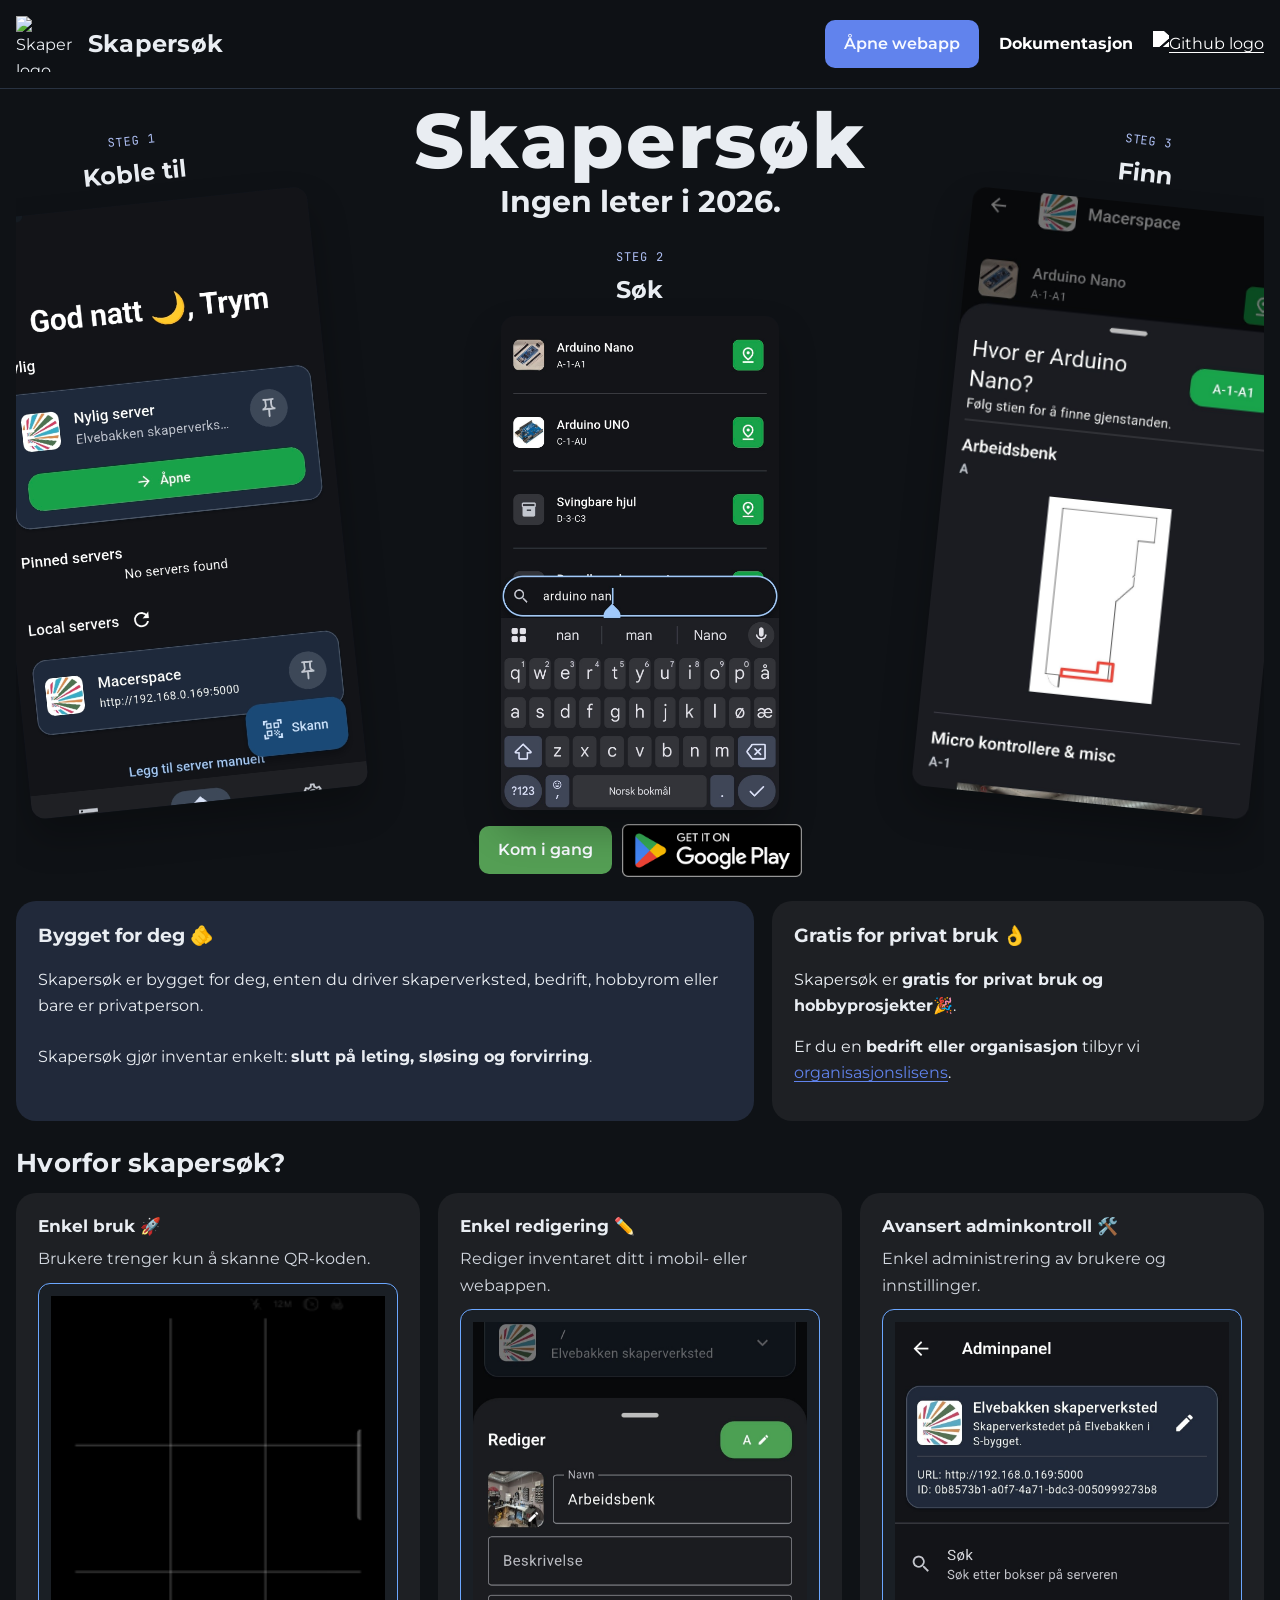
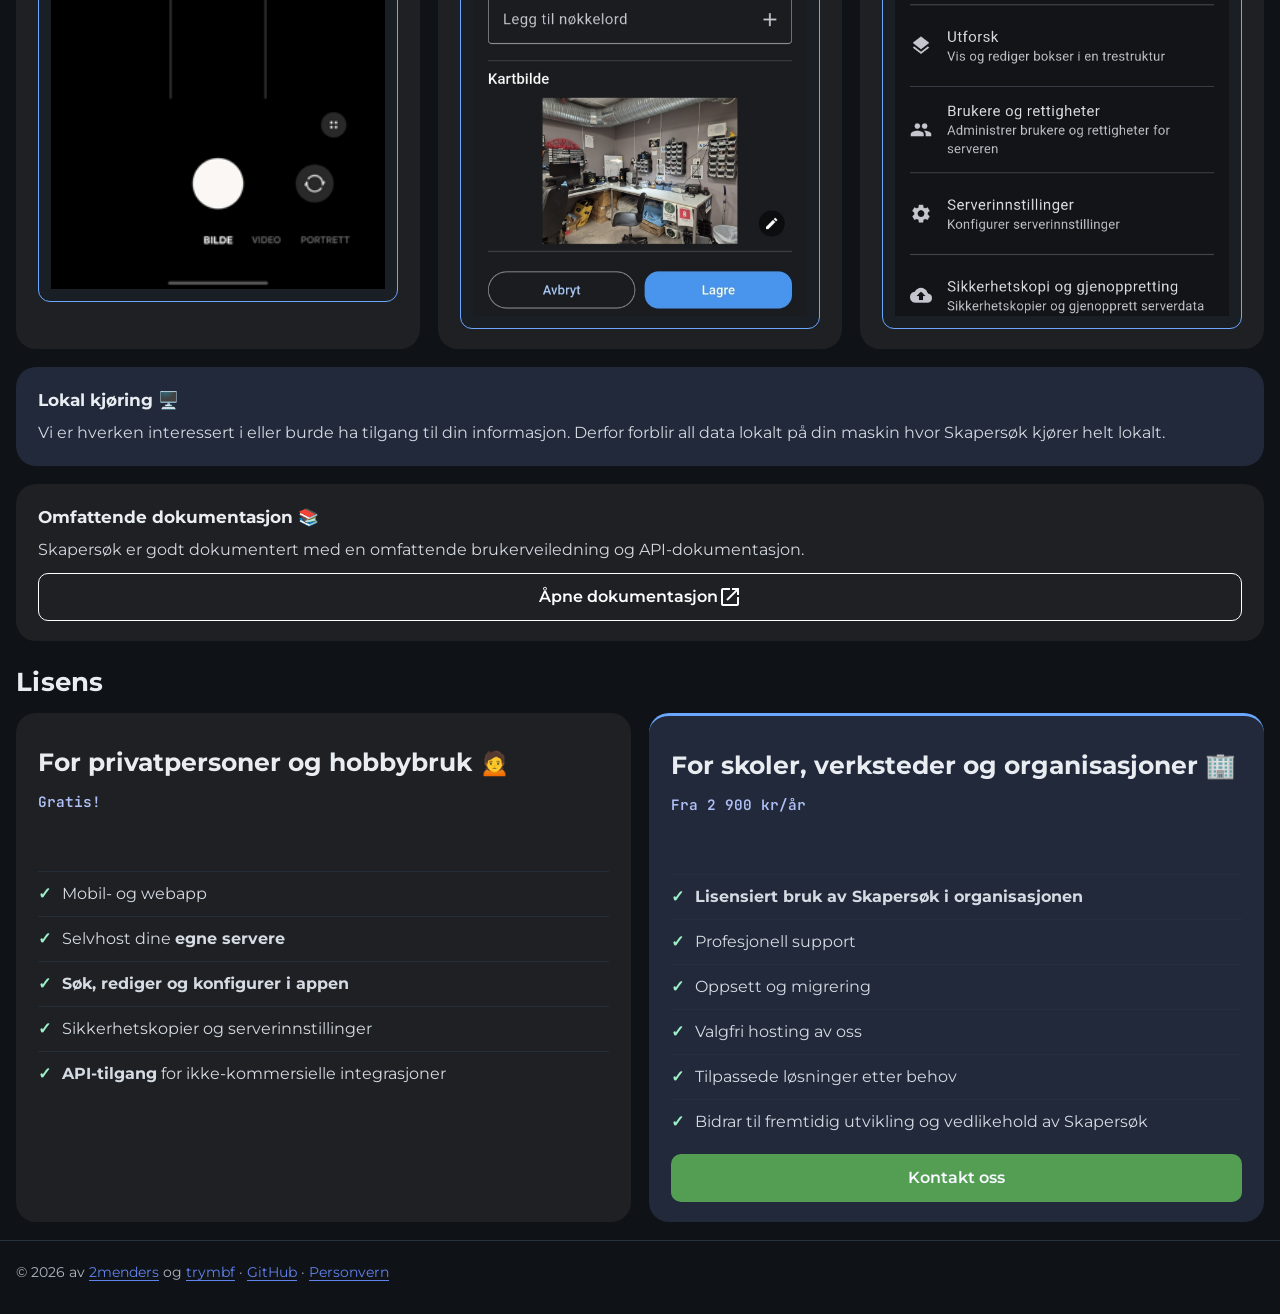
==== commit 44226502: "Fixed get it on google play button" ====
--- a/index.html
+++ b/index.html
@@ -31,7 +31,7 @@
                 </a>
                 <a class="product-btn product-btn-play play-heading-btn" href="/android_beta/index.html"
                     aria-label="Get it on Google Play for Skapersøk">
-                    <img src="https://play.google.com/intl/en_us/badges/static/images/badges/en_badge_web_generic.png"
+                    <img src="../assets/imgs/google_play_english.png"
                         alt="Get it on Google Play" loading="lazy">
                 </a>
                 <a class="header-link" href="https://docs.skapersok.no" aria-label="Åpne dokumentasjon for Skapersøk">
@@ -84,7 +84,7 @@
                 </a>
                 <a class="product-btn product-btn-play hide-on-mobile" href="/android_beta/index.html"
                     aria-label="Get it on Google Play for Skapersøk">
-                    <img src="https://play.google.com/intl/en_us/badges/static/images/badges/en_badge_web_generic.png"
+                    <img src="../assets/imgs/google_play_english.png"
                         alt="Get it on Google Play" loading="lazy">
                 </a>
             </div>
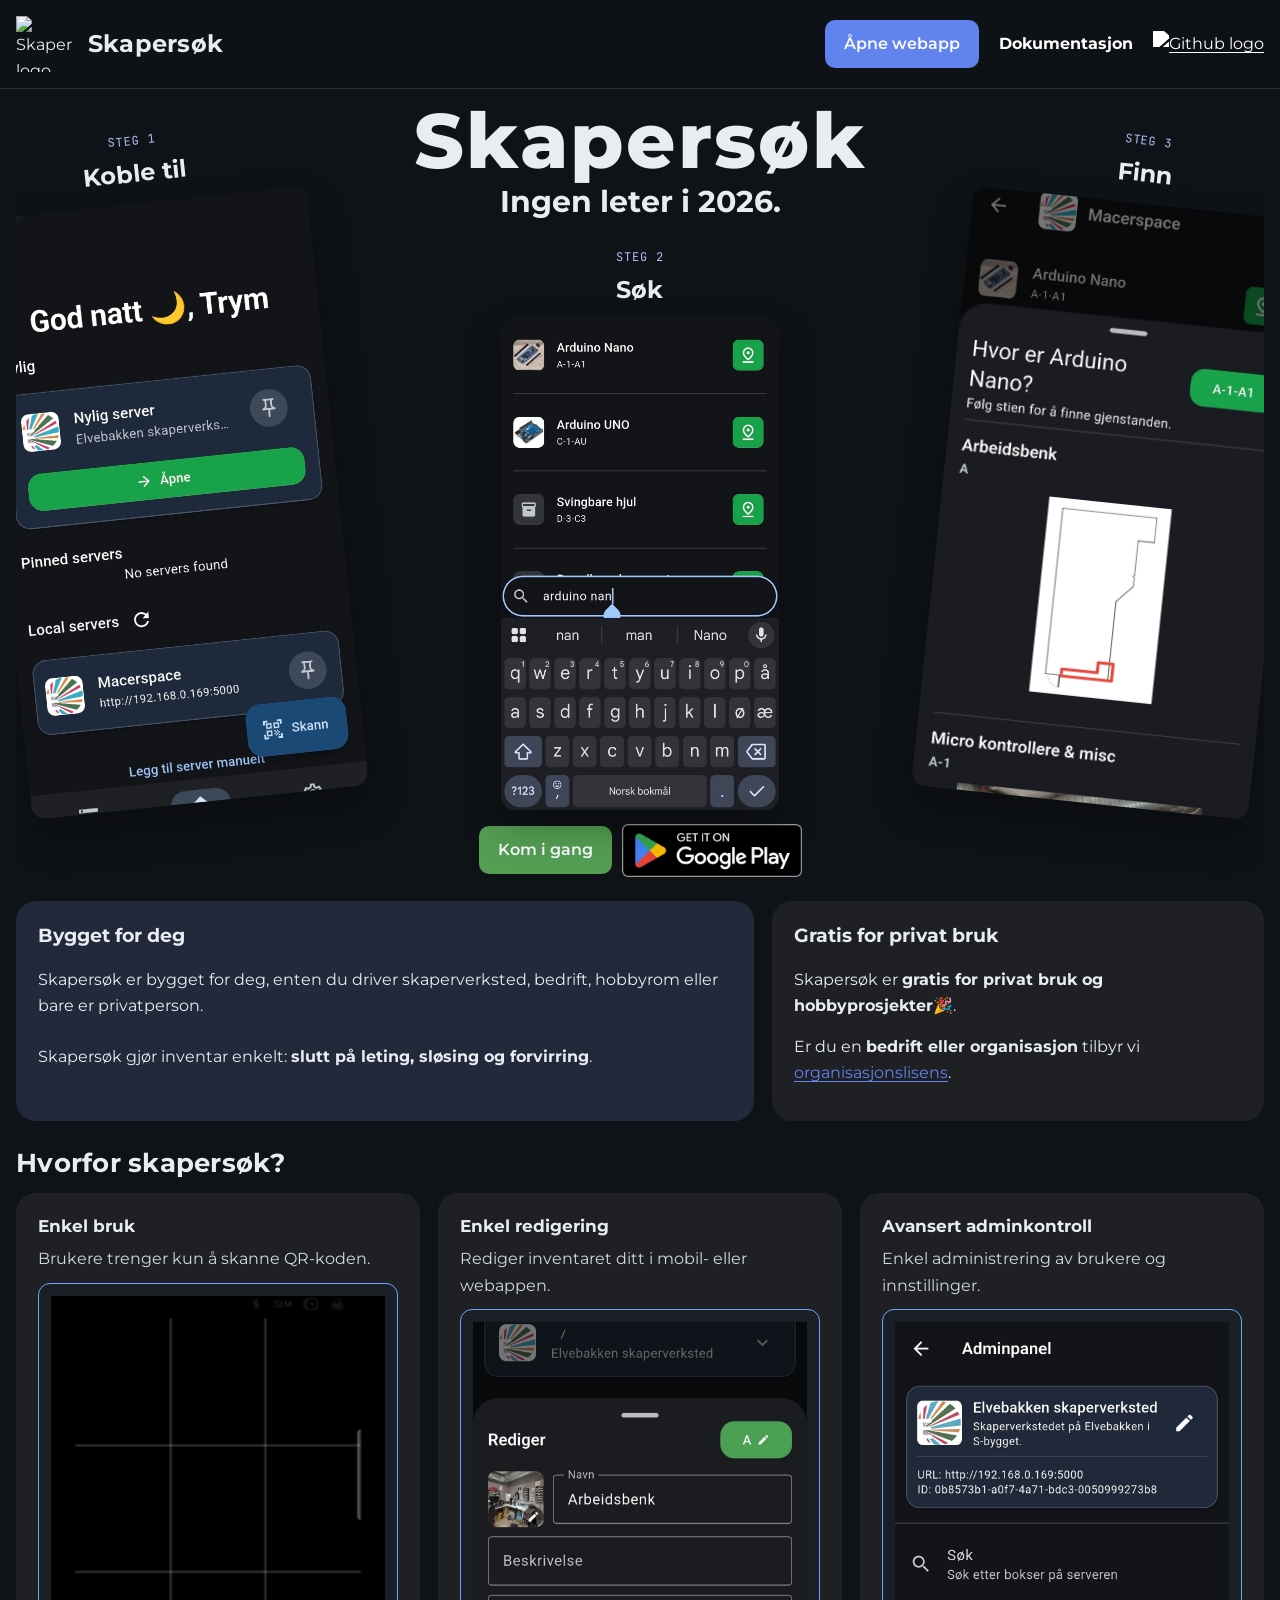
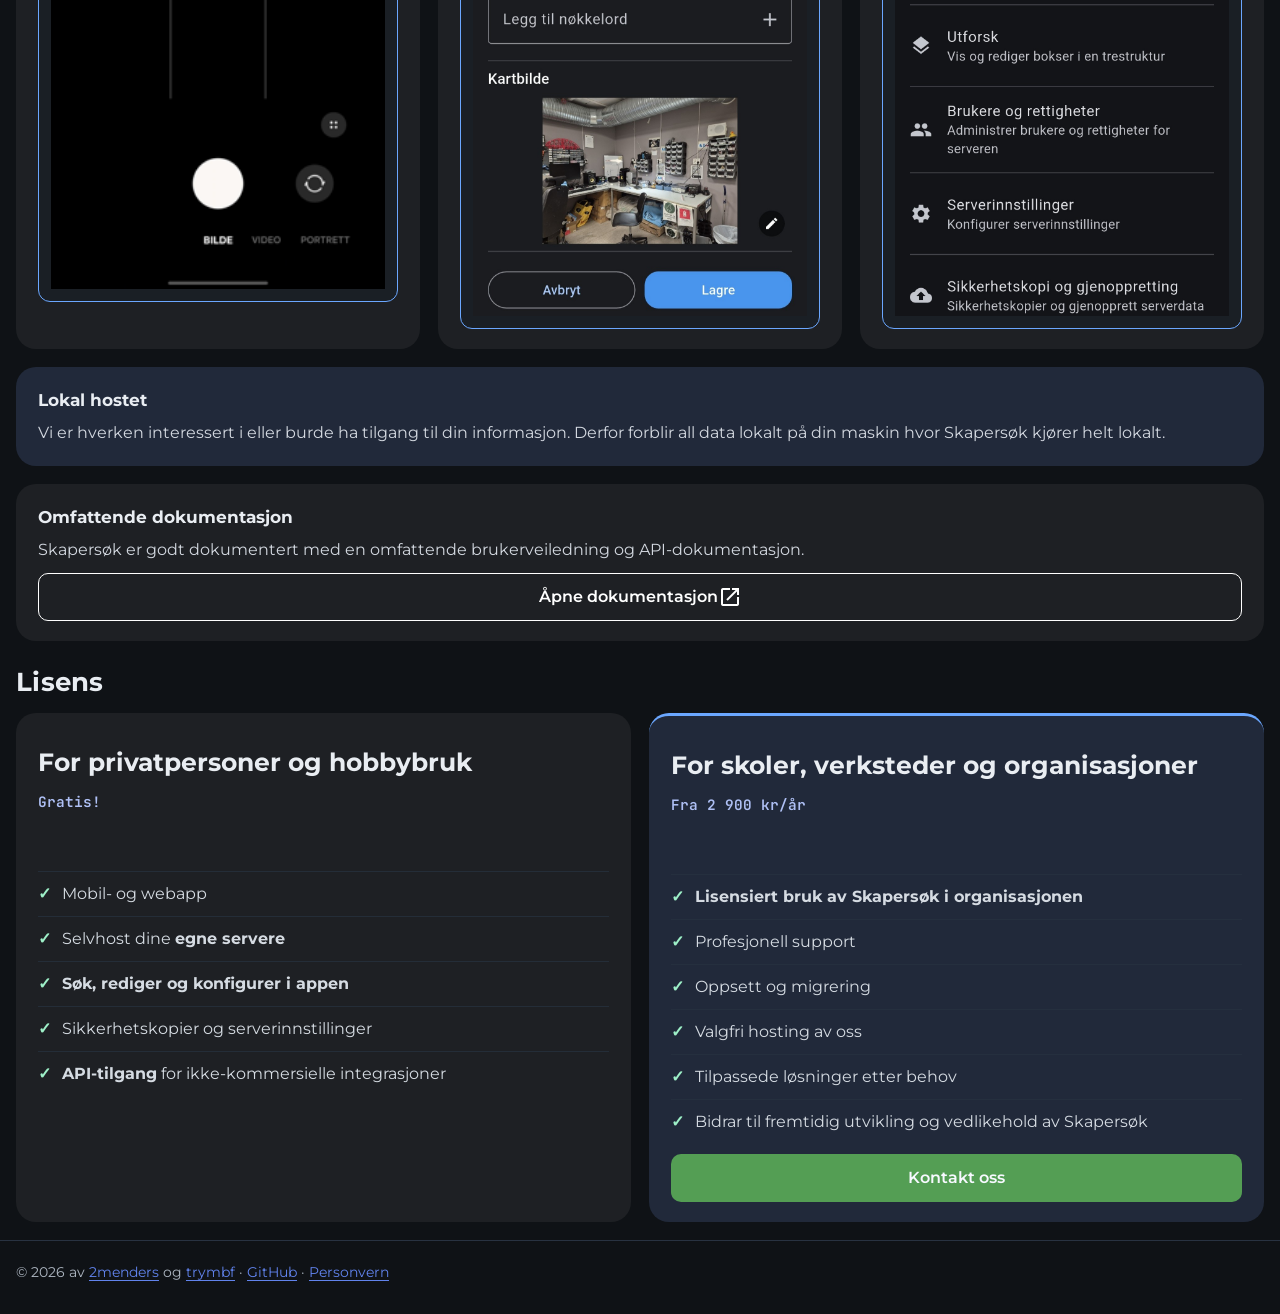
==== commit c56d385d: "Fikset google play knapp" ====
--- a/index.html
+++ b/index.html
@@ -31,8 +31,7 @@
                 </a>
                 <a class="product-btn product-btn-play play-heading-btn" href="/android_beta/index.html"
                     aria-label="Get it on Google Play for Skapersøk">
-                    <img src="../assets/imgs/google_play_english.png"
-                        alt="Get it on Google Play" loading="lazy">
+                    <img src="../assets/imgs/google_play_english.png" alt="Get it on Google Play" loading="lazy">
                 </a>
                 <a class="header-link" href="https://docs.skapersok.no" aria-label="Åpne dokumentasjon for Skapersøk">
                     Dokumentasjon
@@ -84,15 +83,14 @@
                 </a>
                 <a class="product-btn product-btn-play hide-on-mobile" href="/android_beta/index.html"
                     aria-label="Get it on Google Play for Skapersøk">
-                    <img src="../assets/imgs/google_play_english.png"
-                        alt="Get it on Google Play" loading="lazy">
+                    <img src="../assets/imgs/google_play_english.png" alt="Get it on Google Play" loading="lazy">
                 </a>
             </div>
         </section>
 
         <section class="card-grid info-grid" aria-label="Kort om Skapersøk">
             <article class="card card-accent">
-                <h3>Bygget for deg 🫵</h3>
+                <h3>Bygget for deg</h3>
                 <p>Skapersøk er bygget for deg, enten du driver skaperverksted, bedrift, hobbyrom eller bare er
                     privatperson.
                     <br><br>Skapersøk gjør inventar enkelt: <b>slutt på leting, sløsing og forvirring</b>.
@@ -100,7 +98,7 @@
             </article>
 
             <article class="card license-card">
-                <h3>Gratis for privat bruk 👌</h3>
+                <h3>Gratis for privat bruk</h3>
                 <p>Skapersøk er <b>gratis for privat bruk og hobbyprosjekter</b>🎉.</p>
                 <p>Er du en <b>bedrift eller organisasjon</b> tilbyr vi <a
                         href="#license-section">organisasjonslisens</a>.<br>
@@ -112,7 +110,7 @@
         <section class="card-grid features-grid">
             <article class="card">
                 <div class="feature-copy">
-                    <h3>Enkel bruk 🚀</h3>
+                    <h3>Enkel bruk</h3>
                     <p>Brukere trenger kun å skanne QR-koden.</p>
                 </div>
                 <figure class="feature-media" aria-label="Plassholder for bilde av onboarding">
@@ -122,7 +120,7 @@
 
             <article class="card">
                 <div class="feature-copy">
-                    <h3>Enkel redigering ✏️</h3>
+                    <h3>Enkel redigering</h3>
                     <p>Rediger inventaret ditt i mobil- eller webappen.
                     </p>
                 </div>
@@ -133,7 +131,7 @@
 
             <article class="card">
                 <div class="feature-copy">
-                    <h3>Avansert adminkontroll 🛠️</h3>
+                    <h3>Avansert adminkontroll</h3>
                     <p>Enkel administrering av brukere og innstillinger.
                     </p>
                 </div>
@@ -144,7 +142,7 @@
 
             <article class="card card-accent card-wide">
                 <div class="feature-copy">
-                    <h3>Lokal kjøring 🖥️</h3>
+                    <h3>Lokal hostet</h3>
                     <p>Vi er hverken interessert i eller burde ha tilgang til din informasjon. Derfor forblir all data
                         lokalt på din maskin hvor Skapersøk kjører helt lokalt.</p>
                 </div>
@@ -153,7 +151,7 @@
 
             <article class="card card-wide">
                 <div class="feature-copy">
-                    <h3>Omfattende dokumentasjon 📚</h3>
+                    <h3>Omfattende dokumentasjon</h3>
                     <p>Skapersøk er godt dokumentert med en omfattende brukerveiledning og API-dokumentasjon.</p>
                     <a class="product-btn outlined-btn wide-btn" href="https://docs.skapersok.no" target="_blank"
                         aria-label="Åpne dokumentasjon for Skapersøk">
@@ -168,7 +166,7 @@
         <section class="card-grid license-grid">
             <article class="card">
                 <div class="license-card-header">
-                    <h2>For privatpersoner og hobbybruk 🙍</h2>
+                    <h2>For privatpersoner og hobbybruk</h2>
                     <p class="license-price">Gratis!</p>
                 </div>
                 <ul class="license-list">
@@ -182,7 +180,7 @@
 
             <article class="card card-accent license-card license-card-organization">
                 <div class="license-card-header">
-                    <h2>For skoler, verksteder og organisasjoner 🏢</h2>
+                    <h2>For skoler, verksteder og organisasjoner</h2>
                     <p class="license-price">Fra 2 900 kr/år</p>
                 </div>
                 <ul class="license-list">
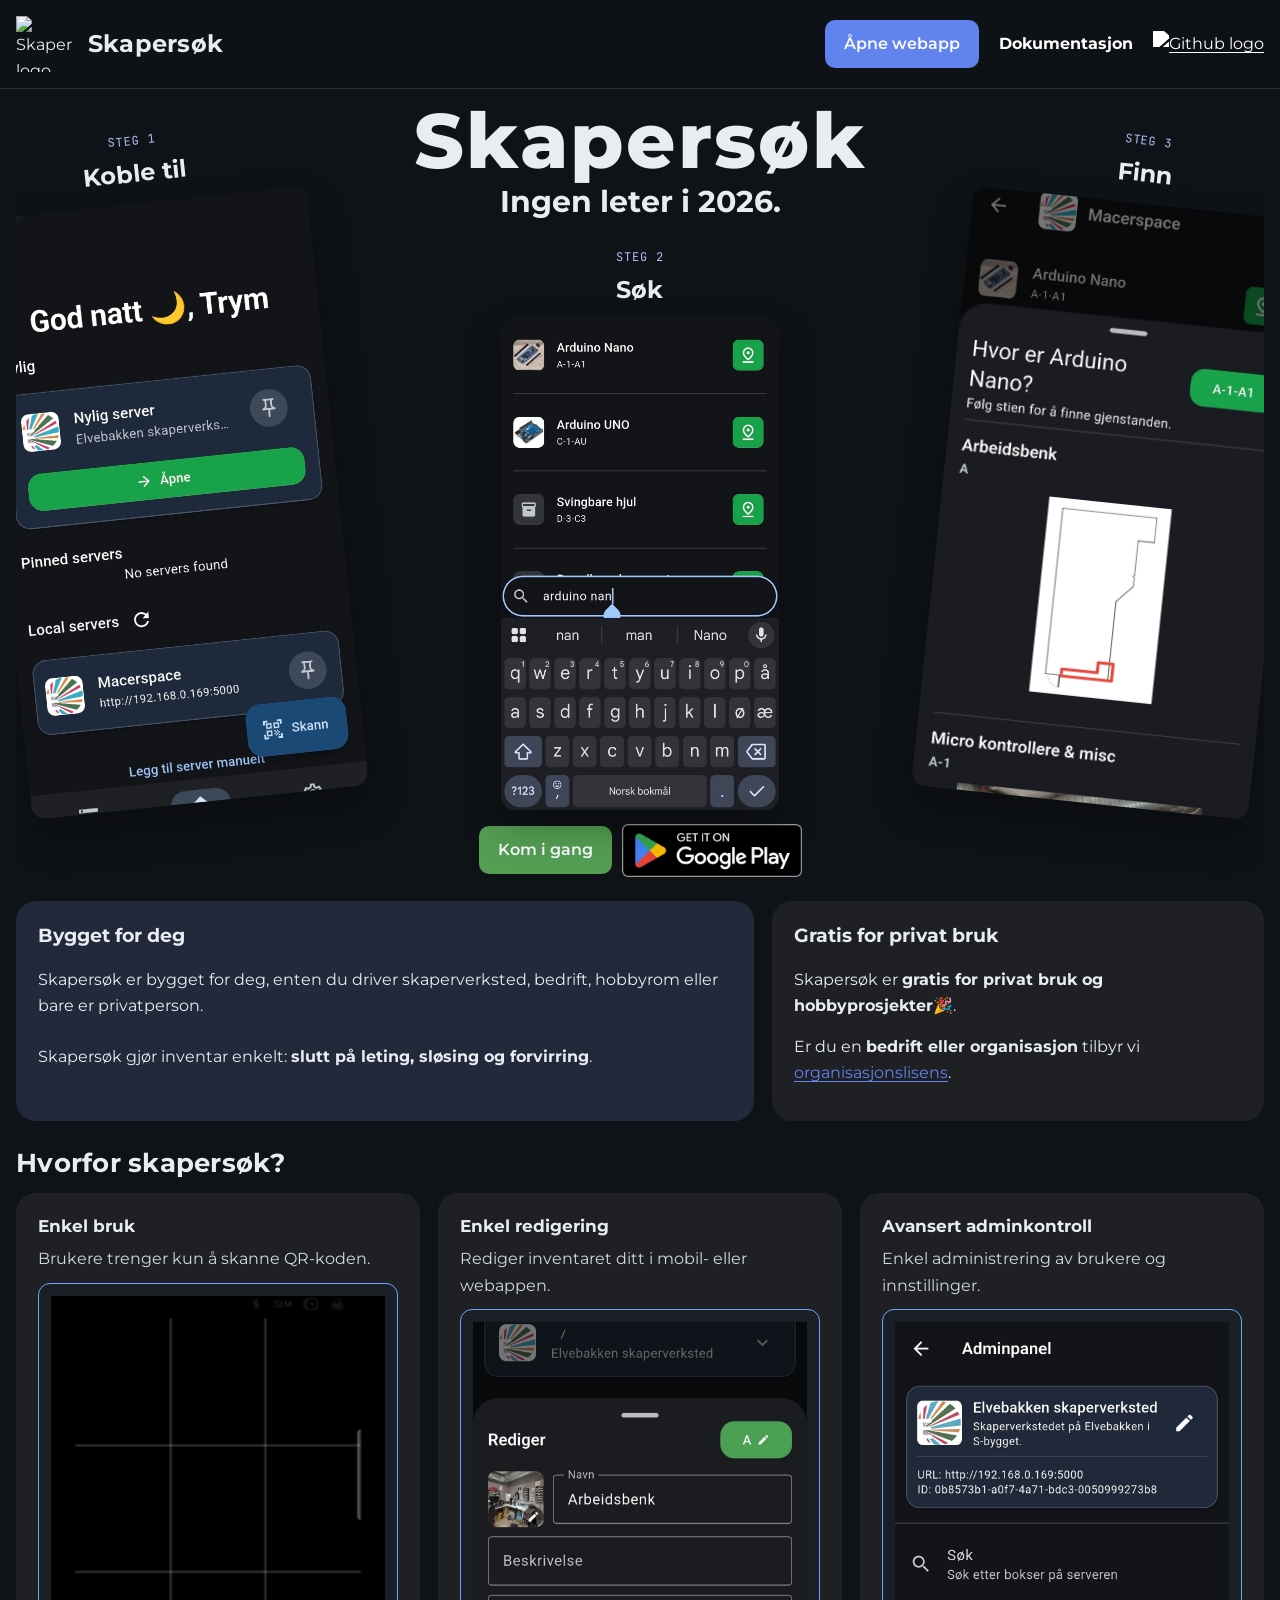
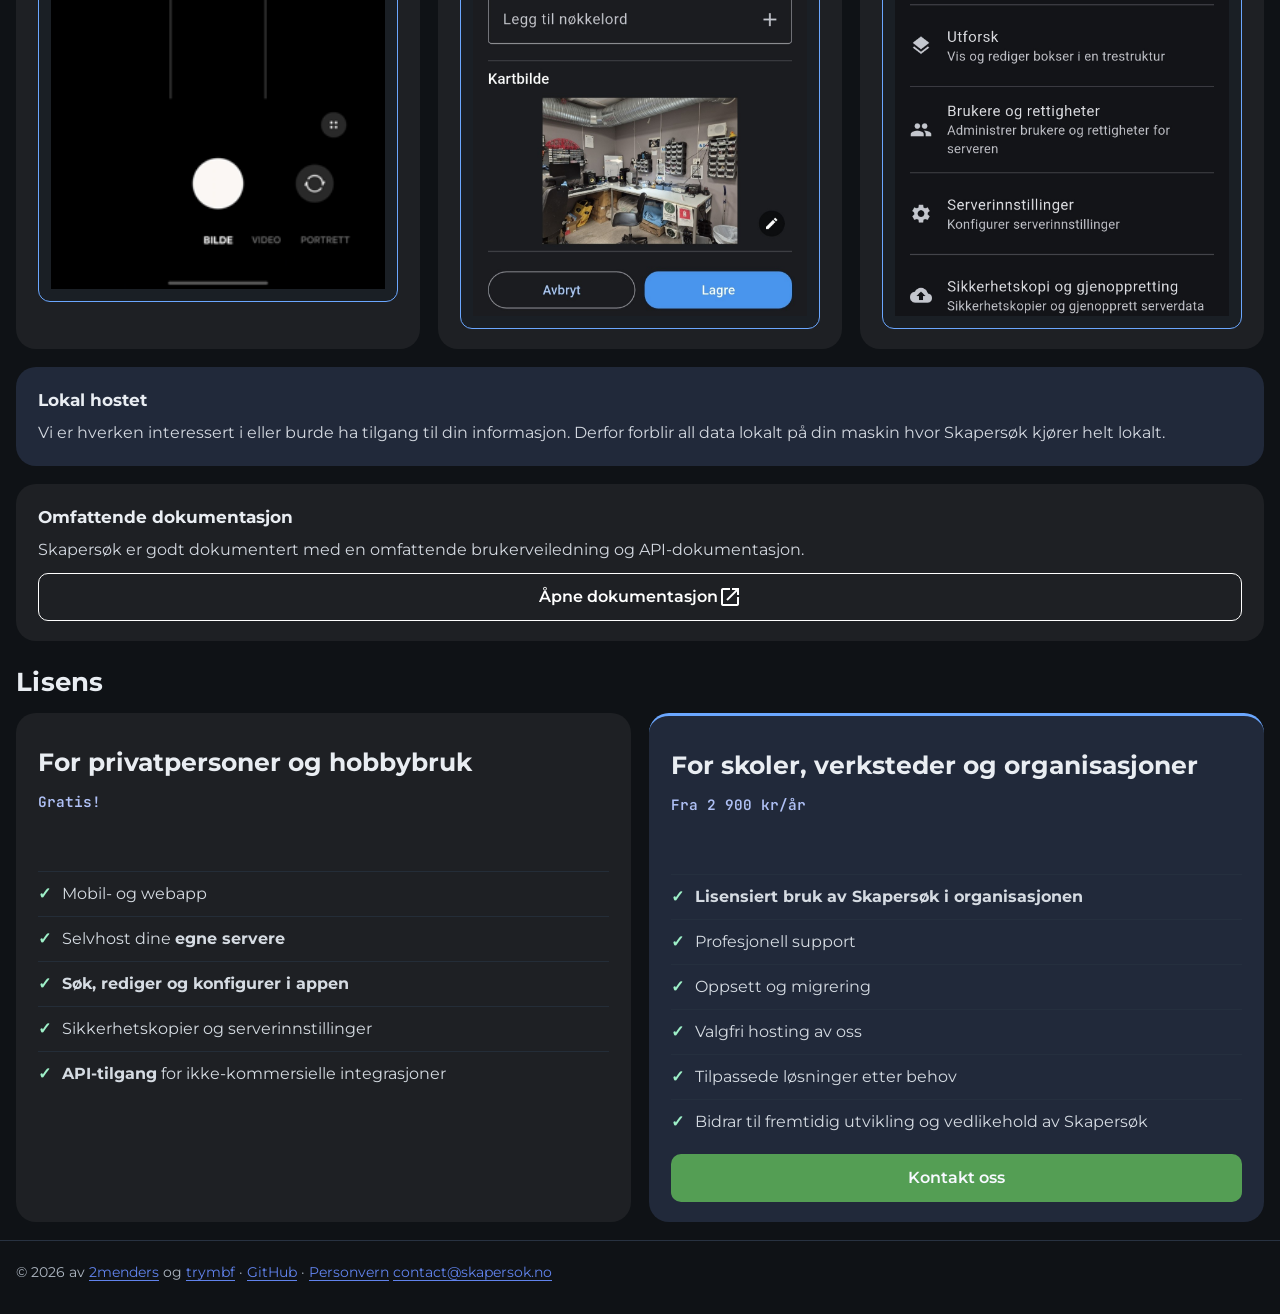
==== commit 103f0d36: "Changed buisniss email" ====
--- a/index.html
+++ b/index.html
@@ -191,7 +191,7 @@
                     <li>Tilpassede løsninger etter behov</li>
                     <li>Bidrar til fremtidig utvikling og vedlikehold av Skapersøk</li>
                 </ul>
-                <a class="product-btn green-btn wide-btn" href="mailto:trym@bringsrud.com"
+                <a class="product-btn green-btn wide-btn" href="mailto:contact@skapersok.no"
                     aria-label="Kontakt for organisasjonslisens">
                     Kontakt oss
                 </a>
@@ -203,7 +203,8 @@
         <div class="container">
             <p>&copy; <span id="year">2026</span> av <a href="https://github.com/2meanders">2menders</a> og <a
                     href="https://github.com/trymbf">trymbf</a> · <a href="https://github.com/Skapersok">GitHub</a>
-                · <a href="privacy/index.html">Personvern</a></p>
+                · <a href="privacy/index.html">Personvern</a> <a
+                    href="mailto:contact@skapersok.no">contact@skapersok.no</a></p>
         </div>
     </footer>
 
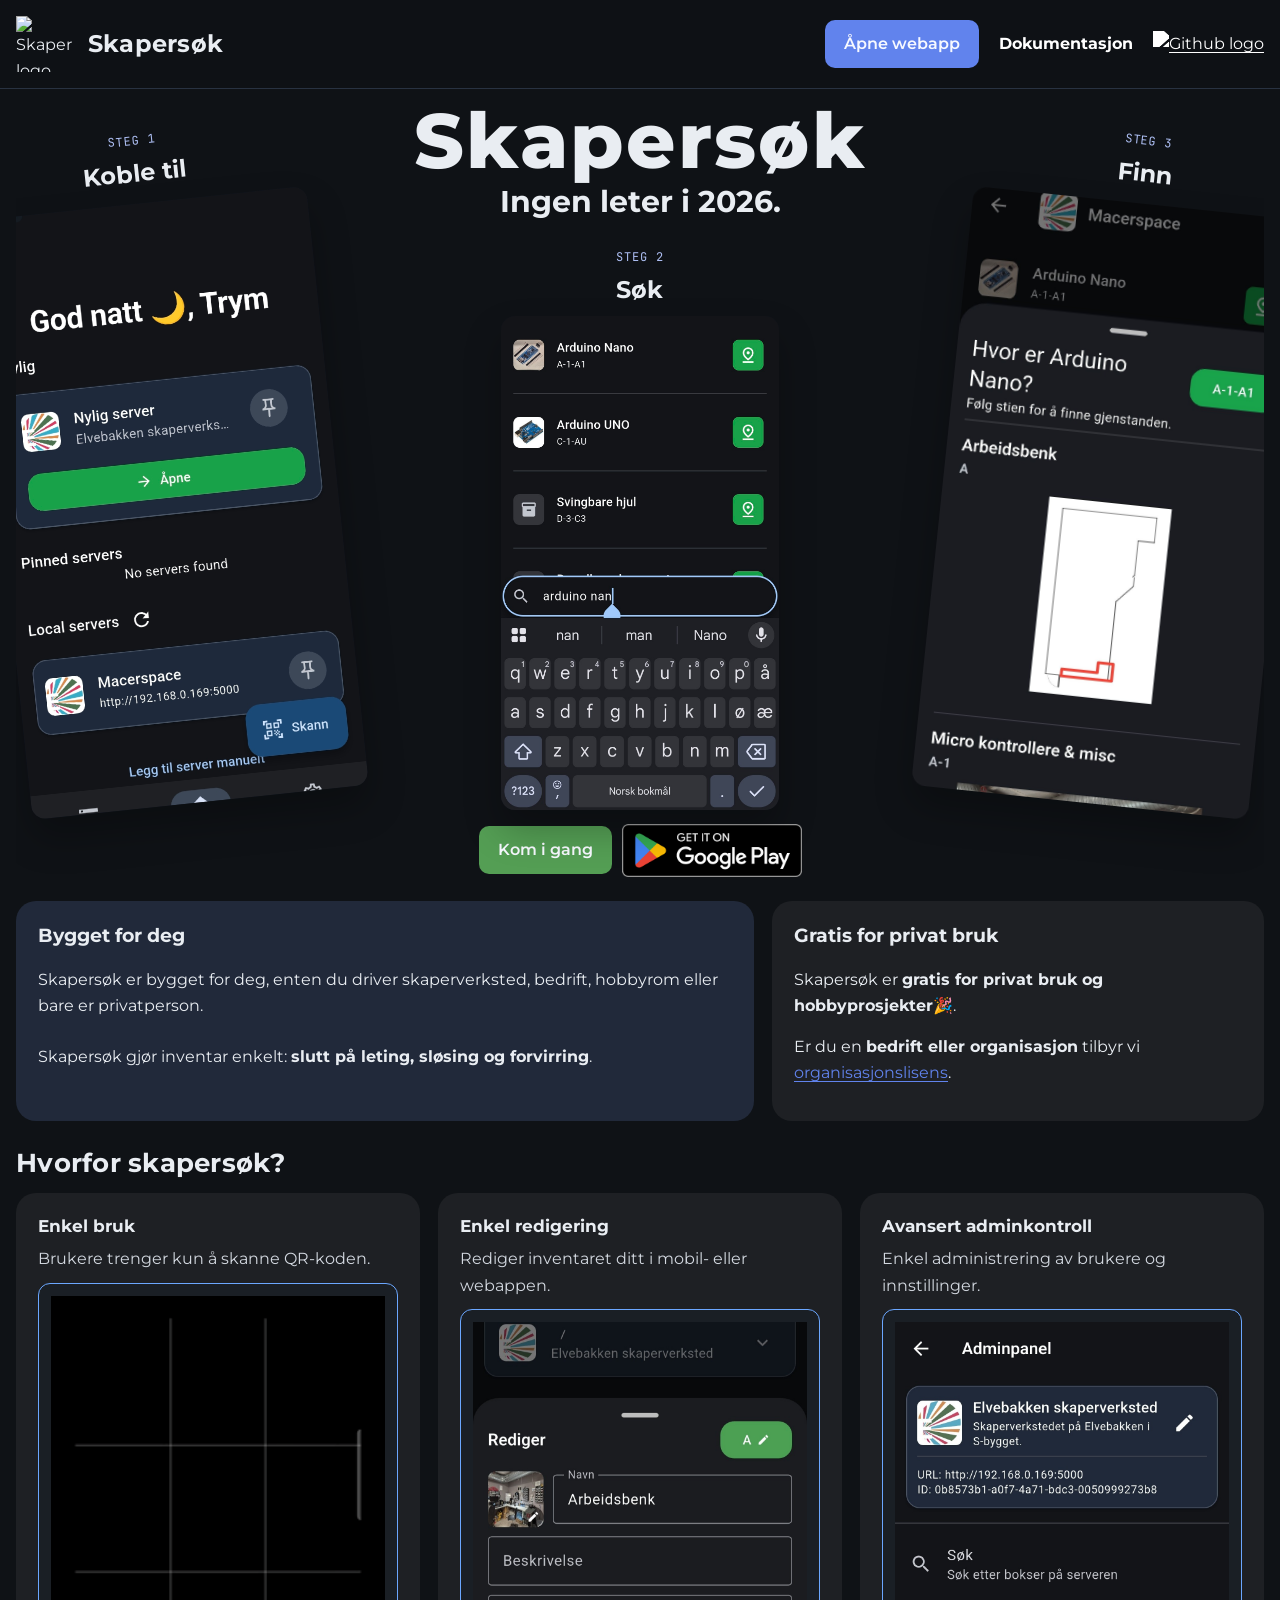
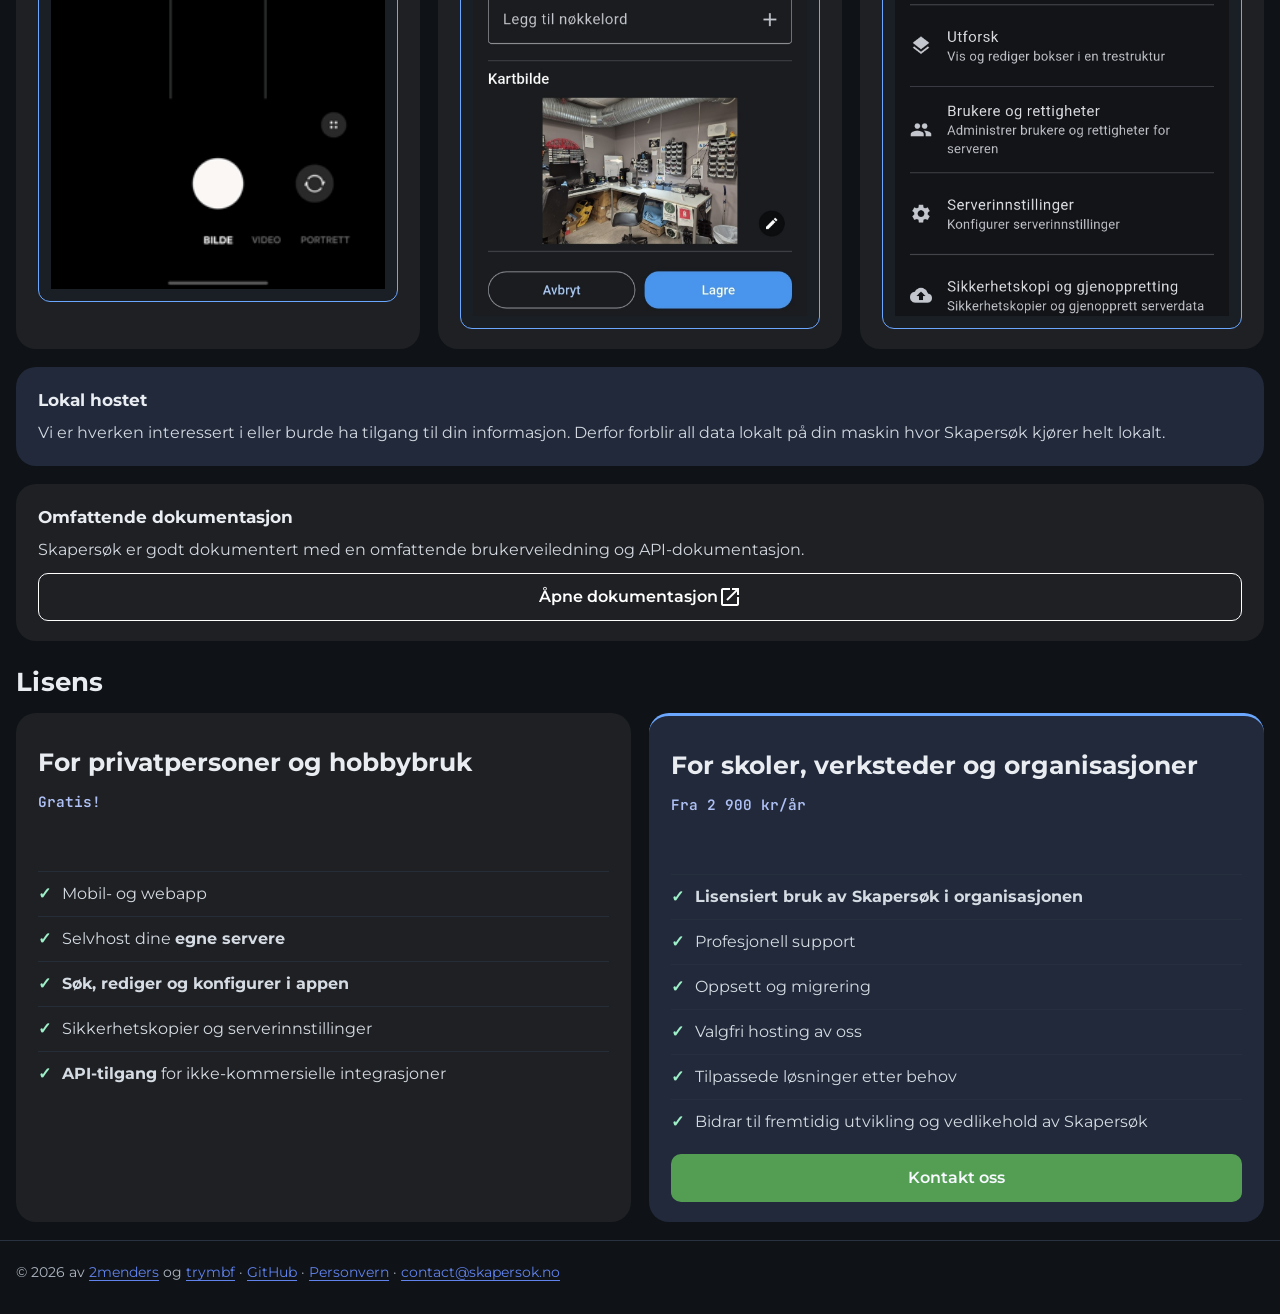
==== commit 2348ffb2: "Update index.html" ====
--- a/index.html
+++ b/index.html
@@ -203,7 +203,7 @@
         <div class="container">
             <p>&copy; <span id="year">2026</span> av <a href="https://github.com/2meanders">2menders</a> og <a
                     href="https://github.com/trymbf">trymbf</a> · <a href="https://github.com/Skapersok">GitHub</a>
-                · <a href="privacy/index.html">Personvern</a> <a
+                · <a href="privacy/index.html">Personvern</a> · <a
                     href="mailto:contact@skapersok.no">contact@skapersok.no</a></p>
         </div>
     </footer>
